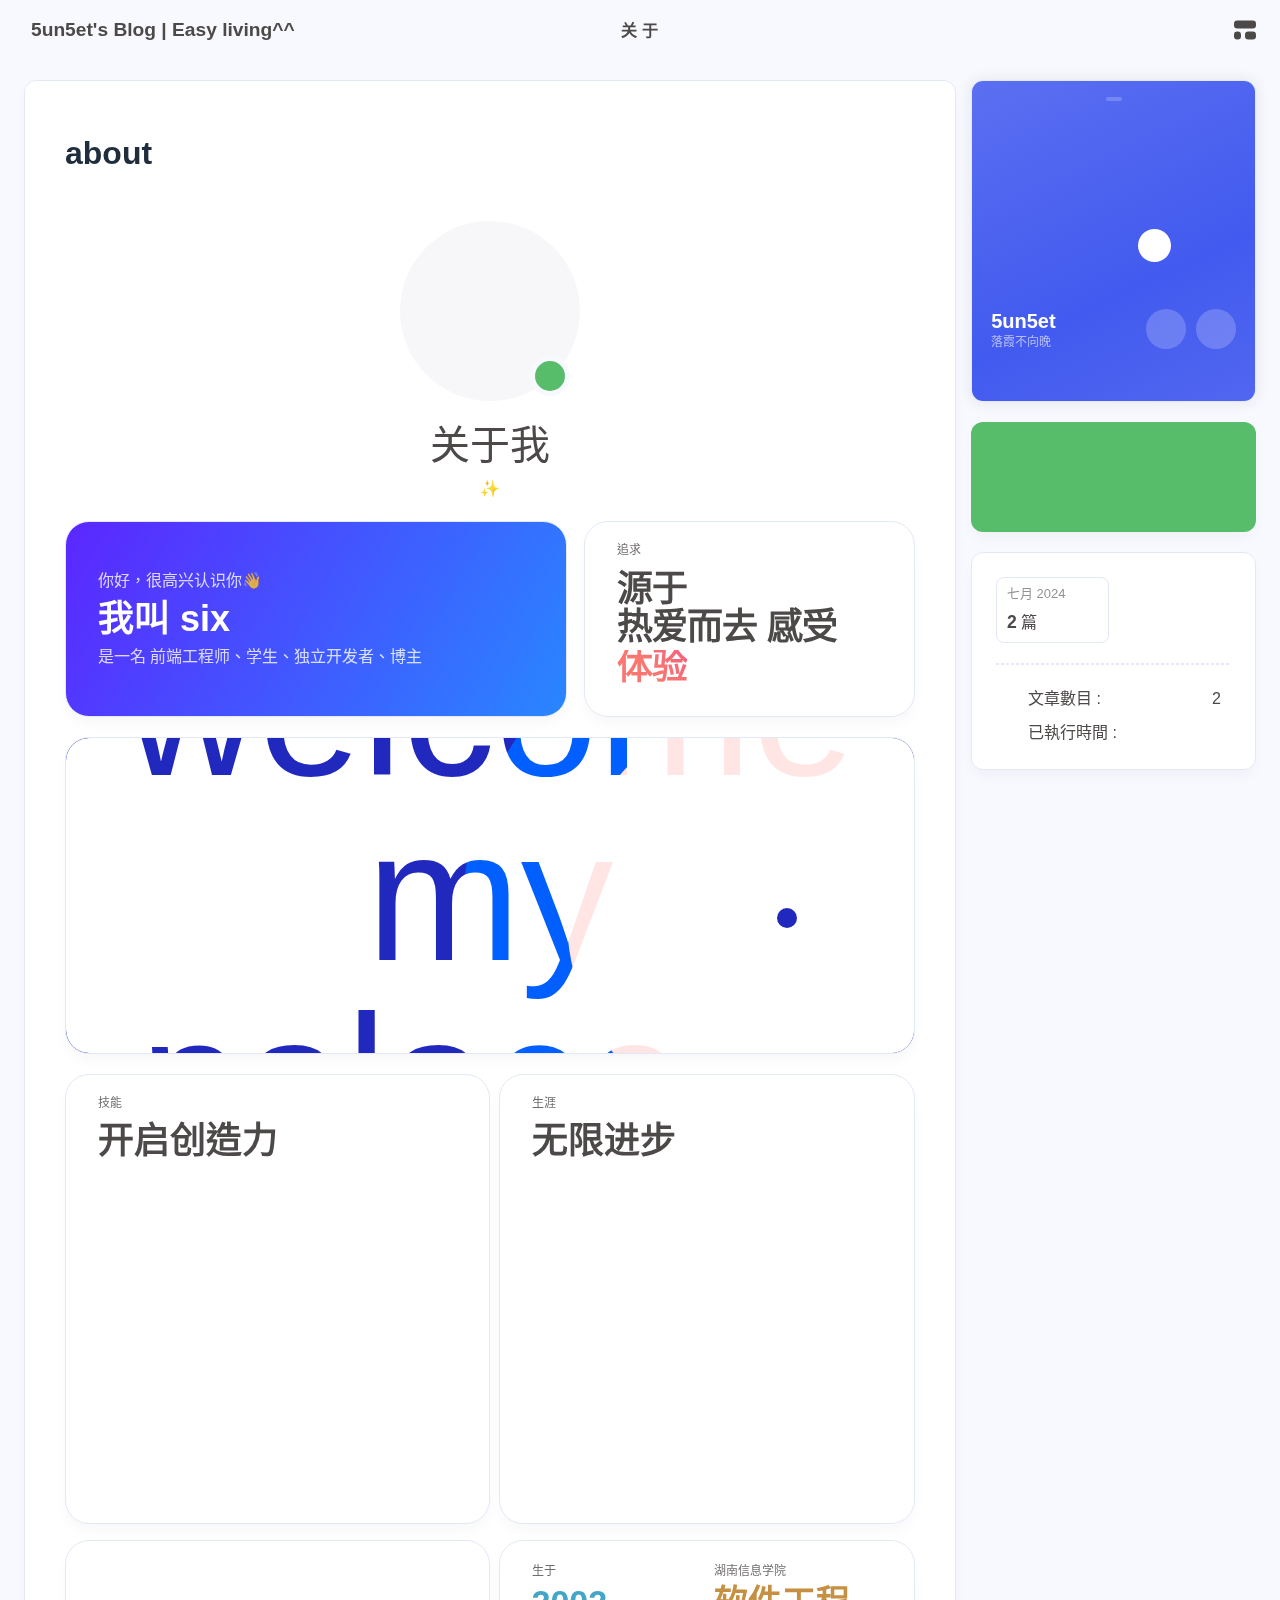
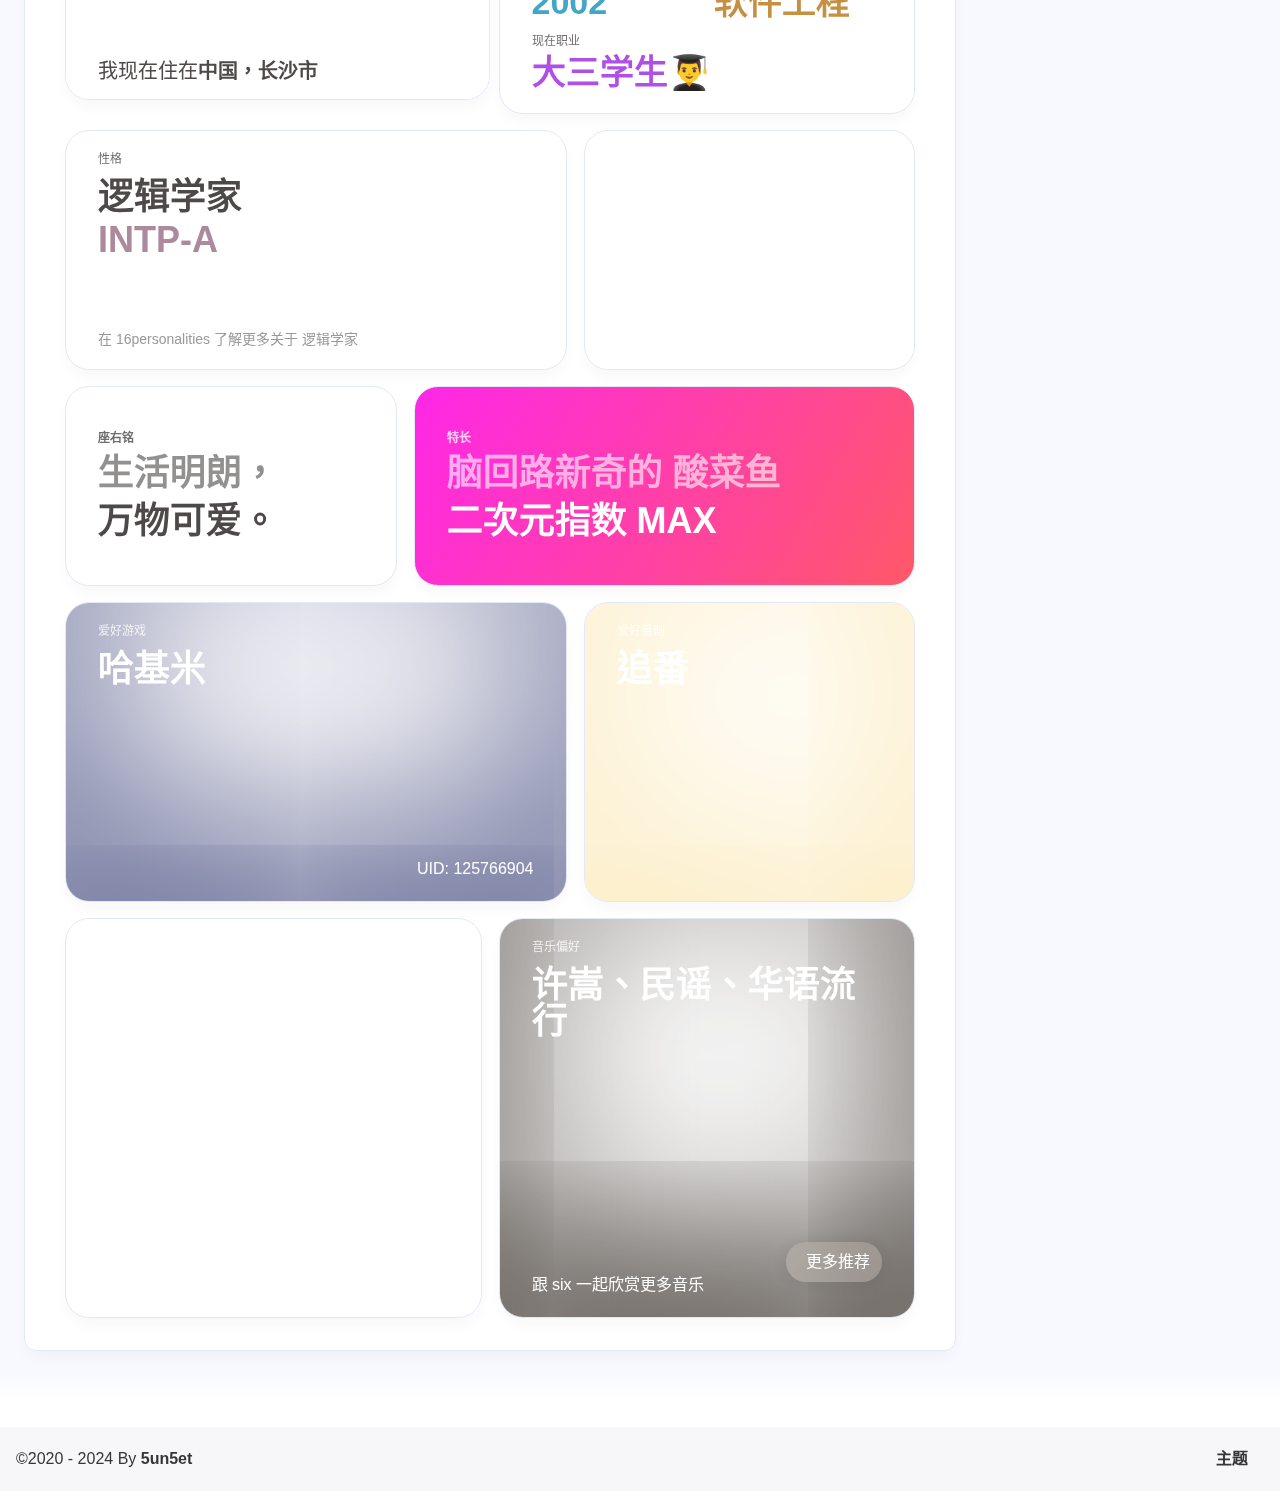
==== about/index.html @ 59f6bbb3 "Site updated: 2024-08-01 11:26:10" ====
<!DOCTYPE html><html lang="zh-TW" data-theme="light"><head><meta charset="UTF-8"><meta http-equiv="X-UA-Compatible" content="IE=edge"><meta name="viewport" content="width=device-width, initial-scale=1.0, user-scalable=no"><title>about | 5un5et's Blog | Easy living^^</title><meta name="author" content="5un5et"><meta name="copyright" content="5un5et"><meta name="format-detection" content="telephone=no"><meta name="theme-color" content="#f7f9fe"><meta name="mobile-web-app-capable" content="yes"><meta name="apple-touch-fullscreen" content="yes"><meta name="apple-mobile-web-app-title" content="about"><meta name="application-name" content="about"><meta name="apple-mobile-web-app-capable" content="yes"><meta name="apple-mobile-web-app-status-bar-style" content="#f7f9fe"><meta property="og:type" content="website"><meta property="og:title" content="about"><meta property="og:url" content="http://example.com/about/index.html"><meta property="og:site_name" content="5un5et's Blog | Easy living^^"><meta property="og:description" content="about"><meta property="og:locale" content="zh-TW"><meta property="og:image" content="https://s1.imagehub.cc/images/2024/07/31/b9777636e70a151e39d58fe8f3f14a3e.th.jpg"><meta property="article:author" content="5un5et"><meta property="article:tag"><meta name="twitter:card" content="summary"><meta name="twitter:image" content="https://s1.imagehub.cc/images/2024/07/31/b9777636e70a151e39d58fe8f3f14a3e.th.jpg"><meta name="description" content="about"><link rel="shortcut icon" href="https://s1.imagehub.cc/images/2024/07/31/b9777636e70a151e39d58fe8f3f14a3e.th.jpg"><link rel="canonical" href="http://example.com/about/"><link rel="preconnect" href="//cdn.cbd.int"/><meta name="google-site-verification" content="xxx"/><meta name="baidu-site-verification" content="code-xxx"/><meta name="msvalidate.01" content="xxx"/><link rel="stylesheet" href="/css/index.css"><link rel="stylesheet" href="https://cdn.cbd.int/@fortawesome/fontawesome-free@6.4.0/css/all.min.css" media="print" onload="this.media='all'"><link rel="stylesheet" href="https://cdn.cbd.int/node-snackbar@0.1.16/dist/snackbar.min.css" media="print" onload="this.media='all'"><link rel="stylesheet" href="https://cdn.cbd.int/@fancyapps/ui@5.0.28/dist/fancybox/fancybox.css" media="print" onload="this.media='all'"><script>const GLOBAL_CONFIG = {
  linkPageTop: undefined,
  peoplecanvas: {"enable":true,"img":"https://upload-bbs.miyoushe.com/upload/2023/09/03/125766904/ee23df8517f3c3e3efc4145658269c06_5714860933110284659.png"},
  postHeadAiDescription: {"enable":true,"gptName":"AnZhiYu","mode":"local","switchBtn":false,"btnLink":"https://afdian.net/item/886a79d4db6711eda42a52540025c377","randomNum":3,"basicWordCount":1000,"key":"xxxx","Referer":"https://xx.xx/"},
  diytitle: {"enable":true,"leaveTitle":"w(ﾟДﾟ)w 不要走！再看看嘛！","backTitle":"♪(^∇^*)欢迎肥来！"},
  LA51: undefined,
  greetingBox: undefined,
  twikooEnvId: '',
  commentBarrageConfig:undefined,
  root: '/',
  preloader: {"source":3},
  friends_vue_info: undefined,
  navMusic: true,
  mainTone: undefined,
  authorStatus: {"skills":null},
  algolia: undefined,
  localSearch: undefined,
  translate: {"defaultEncoding":2,"translateDelay":0,"msgToTraditionalChinese":"繁","msgToSimplifiedChinese":"简","rightMenuMsgToTraditionalChinese":"转为繁体","rightMenuMsgToSimplifiedChinese":"转为简体"},
  noticeOutdate: undefined,
  highlight: {"plugin":"highlight.js","highlightCopy":true,"highlightLang":true,"highlightHeightLimit":330},
  copy: {
    success: '複製成功',
    error: '複製錯誤',
    noSupport: '瀏覽器不支援'
  },
  relativeDate: {
    homepage: false,
    simplehomepage: true,
    post: false
  },
  runtime: '天',
  date_suffix: {
    just: '剛剛',
    min: '分鐘前',
    hour: '小時前',
    day: '天前',
    month: '個月前'
  },
  copyright: {"copy":true,"copyrightEbable":false,"limitCount":50,"languages":{"author":"作者: 5un5et","link":"連結: ","source":"來源: 5un5et's Blog | Easy living^^","info":"著作權歸作者所有。商業轉載請聯絡作者獲得授權，非商業轉載請註明出處。","copySuccess":"複製成功，複製和轉載請標注本文地址"}},
  lightbox: 'fancybox',
  Snackbar: {"chs_to_cht":"你已切換為繁體","cht_to_chs":"你已切換為簡體","day_to_night":"你已切換為深色模式","night_to_day":"你已切換為淺色模式","bgLight":"#425AEF","bgDark":"#1f1f1f","position":"top-center"},
  source: {
    justifiedGallery: {
      js: 'https://cdn.cbd.int/flickr-justified-gallery@2.1.2/dist/fjGallery.min.js',
      css: 'https://cdn.cbd.int/flickr-justified-gallery@2.1.2/dist/fjGallery.css'
    }
  },
  isPhotoFigcaption: false,
  islazyload: true,
  isAnchor: false,
  shortcutKey: undefined,
  autoDarkmode: true
}</script><script id="config-diff">var GLOBAL_CONFIG_SITE = {
  configTitle: '5un5et's Blog | Easy living^^',
  title: 'about',
  postAI: '',
  pageFillDescription: '',
  isPost: false,
  isHome: false,
  isHighlightShrink: false,
  isToc: false,
  postUpdate: '2024-07-31 19:56:34',
  postMainColor: '',
}</script><noscript><style type="text/css">
  #nav {
    opacity: 1
  }
  .justified-gallery img {
    opacity: 1
  }

  #recent-posts time,
  #post-meta time {
    display: inline !important
  }
</style></noscript><script>(win=>{
      win.saveToLocal = {
        set: (key, value, ttl) => {
          if (ttl === 0) return
          const now = Date.now()
          const expiry = now + ttl * 86400000
          const item = {
            value,
            expiry
          }
          localStorage.setItem(key, JSON.stringify(item))
        },
      
        get: key => {
          const itemStr = localStorage.getItem(key)
      
          if (!itemStr) {
            return undefined
          }
          const item = JSON.parse(itemStr)
          const now = Date.now()
      
          if (now > item.expiry) {
            localStorage.removeItem(key)
            return undefined
          }
          return item.value
        }
      }
    
      win.getScript = (url, attr = {}) => new Promise((resolve, reject) => {
        const script = document.createElement('script')
        script.src = url
        script.async = true
        script.onerror = reject
        script.onload = script.onreadystatechange = function() {
          const loadState = this.readyState
          if (loadState && loadState !== 'loaded' && loadState !== 'complete') return
          script.onload = script.onreadystatechange = null
          resolve()
        }

        Object.keys(attr).forEach(key => {
          script.setAttribute(key, attr[key])
        })

        document.head.appendChild(script)
      })
    
      win.getCSS = (url, id = false) => new Promise((resolve, reject) => {
        const link = document.createElement('link')
        link.rel = 'stylesheet'
        link.href = url
        if (id) link.id = id
        link.onerror = reject
        link.onload = link.onreadystatechange = function() {
          const loadState = this.readyState
          if (loadState && loadState !== 'loaded' && loadState !== 'complete') return
          link.onload = link.onreadystatechange = null
          resolve()
        }
        document.head.appendChild(link)
      })
    
      win.activateDarkMode = () => {
        document.documentElement.setAttribute('data-theme', 'dark')
        if (document.querySelector('meta[name="theme-color"]') !== null) {
          document.querySelector('meta[name="theme-color"]').setAttribute('content', '#18171d')
        }
      }
      win.activateLightMode = () => {
        document.documentElement.setAttribute('data-theme', 'light')
        if (document.querySelector('meta[name="theme-color"]') !== null) {
          document.querySelector('meta[name="theme-color"]').setAttribute('content', '#f7f9fe')
        }
      }
      const t = saveToLocal.get('theme')
    
          const isDarkMode = window.matchMedia('(prefers-color-scheme: dark)').matches
          const isLightMode = window.matchMedia('(prefers-color-scheme: light)').matches
          const isNotSpecified = window.matchMedia('(prefers-color-scheme: no-preference)').matches
          const hasNoSupport = !isDarkMode && !isLightMode && !isNotSpecified

          if (t === undefined) {
            if (isLightMode) activateLightMode()
            else if (isDarkMode) activateDarkMode()
            else if (isNotSpecified || hasNoSupport) {
              const now = new Date()
              const hour = now.getHours()
              const isNight = hour <= 6 || hour >= 18
              isNight ? activateDarkMode() : activateLightMode()
            }
            window.matchMedia('(prefers-color-scheme: dark)').addListener(e => {
              if (saveToLocal.get('theme') === undefined) {
                e.matches ? activateDarkMode() : activateLightMode()
              }
            })
          } else if (t === 'light') activateLightMode()
          else activateDarkMode()
        
      const asideStatus = saveToLocal.get('aside-status')
      if (asideStatus !== undefined) {
        if (asideStatus === 'hide') {
          document.documentElement.classList.add('hide-aside')
        } else {
          document.documentElement.classList.remove('hide-aside')
        }
      }
    
      const detectApple = () => {
        if(/iPad|iPhone|iPod|Macintosh/.test(navigator.userAgent)){
          document.documentElement.classList.add('apple')
        }
      }
      detectApple()
    })(window)</script><meta name="generator" content="Hexo 7.3.0"></head><body data-type="anzhiyu"><div id="web_bg"></div><div id="an_music_bg"></div><div id="loading-box" onclick="document.getElementById(&quot;loading-box&quot;).classList.add(&quot;loaded&quot;)"><div class="loading-bg"><img class="loading-img nolazyload" alt="加载头像" src="https://s1.imagehub.cc/images/2024/07/31/b9777636e70a151e39d58fe8f3f14a3e.th.jpg"/><div class="loading-image-dot"></div></div></div><script>const preloader = {
  endLoading: () => {
    document.getElementById('loading-box').classList.add("loaded");
  },
  initLoading: () => {
    document.getElementById('loading-box').classList.remove("loaded")
  }
}
window.addEventListener('load',()=> { preloader.endLoading() })
setTimeout(function(){preloader.endLoading();},10000)

if (true) {
  document.addEventListener('pjax:send', () => { preloader.initLoading() })
  document.addEventListener('pjax:complete', () => { preloader.endLoading() })
}</script><link rel="stylesheet" href="https://cdn.cbd.int/anzhiyu-theme-static@1.1.10/progress_bar/progress_bar.css"/><script async="async" src="https://cdn.cbd.int/pace-js@1.2.4/pace.min.js" data-pace-options="{ &quot;restartOnRequestAfter&quot;:false,&quot;eventLag&quot;:false}"></script><div class="page" id="body-wrap"><header class="not-top-img" id="page-header"><nav id="nav"><div id="nav-group"><span id="blog_name"><a id="site-name" href="/" accesskey="h"><div class="title">5un5et's Blog | Easy living^^</div><i class="anzhiyufont anzhiyu-icon-house-chimney"></i></a></span><div class="mask-name-container"><div id="name-container"><a id="page-name" href="javascript:anzhiyu.scrollToDest(0, 500)">PAGE_NAME</a></div></div><div id="menus"><div class="menus_items"><div class="menus_item"><a class="site-page" href="javascript:void(0);"><span> 关于</span></a><ul class="menus_item_child"><li><a class="site-page child faa-parent animated-hover" href="/about/"><i class="anzhiyufont anzhiyu-icon-paper-plane faa-tada" style="font-size: 0.9em;"></i><span> 关于本人</span></a></li></ul></div></div></div><div id="nav-right"><div class="nav-button" id="randomPost_button"><a class="site-page" onclick="toRandomPost()" title="随机前往一个文章" href="javascript:void(0);"><i class="anzhiyufont anzhiyu-icon-dice"></i></a></div><input id="center-console" type="checkbox"/><label class="widget" for="center-console" title="中控台" onclick="anzhiyu.switchConsole();"><i class="left"></i><i class="widget center"></i><i class="widget right"></i></label><div id="console"><div class="console-card-group-reward"><ul class="reward-all console-card"><li class="reward-item"><a href="https://npm.elemecdn.com/anzhiyu-blog@1.1.6/img/post/common/qrcode-weichat.png" target="_blank"><img class="post-qr-code-img" alt="微信" src= "[data-uri]" onerror="this.onerror=null,this.src=&quot;/img/404.jpg&quot;" data-lazy-src="https://npm.elemecdn.com/anzhiyu-blog@1.1.6/img/post/common/qrcode-weichat.png"/></a><div class="post-qr-code-desc">微信</div></li><li class="reward-item"><a href="https://npm.elemecdn.com/anzhiyu-blog@1.1.6/img/post/common/qrcode-alipay.png" target="_blank"><img class="post-qr-code-img" alt="支付宝" src= "[data-uri]" onerror="this.onerror=null,this.src=&quot;/img/404.jpg&quot;" data-lazy-src="https://npm.elemecdn.com/anzhiyu-blog@1.1.6/img/post/common/qrcode-alipay.png"/></a><div class="post-qr-code-desc">支付宝</div></li></ul></div><div class="console-card-group"><div class="console-card-group-left"><div class="console-card" id="card-newest-comments"><div class="card-content"><div class="author-content-item-tips">互动</div><span class="author-content-item-title"> 最新評論</span></div><div class="aside-list"><span>正在載入中...</span></div></div></div><div class="console-card-group-right"><div class="console-card tags"><div class="card-content"><div class="author-content-item-tips">兴趣点</div><span class="author-content-item-title">寻找你感兴趣的领域</span></div></div><div class="console-card history"><div class="item-headline"><i class="anzhiyufont anzhiyu-icon-box-archiv"></i><span>文章</span></div><div class="card-archives"><div class="item-headline"><i class="anzhiyufont anzhiyu-icon-archive"></i><span>歸檔</span></div><ul class="card-archive-list"><li class="card-archive-list-item"><a class="card-archive-list-link" href="/archives/2024/07/"><span class="card-archive-list-date">七月 2024</span><div class="card-archive-list-count-group"><span class="card-archive-list-count">2</span><span>篇</span></div></a></li></ul></div><hr/></div></div></div><div class="button-group"><div class="console-btn-item"><a class="darkmode_switchbutton" title="显示模式切换" href="javascript:void(0);"><i class="anzhiyufont anzhiyu-icon-moon"></i></a></div><div class="console-btn-item" id="consoleHideAside" onclick="anzhiyu.hideAsideBtn()" title="边栏显示控制"><a class="asideSwitch"><i class="anzhiyufont anzhiyu-icon-arrows-left-right"></i></a></div><div class="console-btn-item" id="consoleMusic" onclick="anzhiyu.musicToggle()" title="音乐开关"><a class="music-switch"><i class="anzhiyufont anzhiyu-icon-music"></i></a></div></div><div class="console-mask" onclick="anzhiyu.hideConsole()" href="javascript:void(0);"></div></div><div class="nav-button" id="nav-totop"><a class="totopbtn" href="javascript:void(0);"><i class="anzhiyufont anzhiyu-icon-arrow-up"></i><span id="percent" onclick="anzhiyu.scrollToDest(0,500)">0</span></a></div><div id="toggle-menu"><a class="site-page" href="javascript:void(0);" title="切换"><i class="anzhiyufont anzhiyu-icon-bars"></i></a></div></div></div></nav></header><main id="blog-container"><div class="layout" id="content-inner"><div id="page"><h1 class="page-title">about</h1><div id="about-page"><div class="author-box"><div class="author-img"><img class="no-lightbox" src= "[data-uri]" onerror="this.onerror=null,this.src=&quot;/img/404.jpg&quot;" data-lazy-src="https://s1.imagehub.cc/images/2024/07/31/b9777636e70a151e39d58fe8f3f14a3e.th.jpg" onerror="this.onerror=null;this.src='/img/friend_404.gif'" alt="avatar"></div></div><p class="p center logo large">关于我</p><p class="p center small">✨</p><div class="author-content"><div class="author-content-item myInfoAndSayHello"><div class="title1">你好，很高兴认识你👋</div><div class="title2">我叫 <span class="inline-word">six</span></div><div class="title1">是一名 前端工程师、学生、独立开发者、博主</div></div><div class="aboutsiteTips author-content-item"><div class="author-content-item-tips">追求</div><h2>源于<br>热爱而去 感受<div class="mask"><span class="first-tips">学习</span><span>生活</span><span data-up>程序</span> <span data-show>体验</span></div></h2></div></div><div class="hello-about"><div class="cursor" style="translate:none;rotate:none;scale:none;transform:translate(721px,180px)"></div><div class="shapes"><div class="shape shape-1" style="translate:none;rotate:none;scale:none;transform:translate(721px,180px)"></div><div class="shape shape-2" style="translate:none;rotate:none;scale:none;transform:translate(721px,180px)"></div><div class="shape shape-3" style="translate:none;rotate:none;scale:none;transform:translate(721px,180px)"></div></div><div class="content"><h1>welcome my palace...</h1></div></div><div class="author-content"><div class="author-content-item skills"><div class="card-content"><div class="author-content-item-tips">技能</div><span class="author-content-item-title">开启创造力</span><div class="skills-style-group"></div></div></div><div class="author-content-item careers"><div class="card-content"><div class="author-content-item-tips">生涯</div><span class="author-content-item-title">无限进步</span><div class="careers-group"><div class="careers-none"></div></div><img class="author-content-img no-lightbox" alt="生涯" src= "[data-uri]" onerror="this.onerror=null,this.src=&quot;/img/404.jpg&quot;" data-lazy-src="https://bu.dusays.com/2023/04/21/644287166329b.png" onerror="this.onerror=null;this.src='/img/friend_404.gif'"></div></div></div><div class="author-content"><div class="author-content-item-group column mapAndInfo"><style>.author-content-item.map {
  background-image: url(https://bu.dusays.com/2023/07/05/64a4c61cb20ef.jpg);
}
[data-theme='dark'] .author-content-item.map {
  background-image: url(https://bu.dusays.com/2023/07/05/64a4c63495ac5.jpg);
}</style><div class="author-content-item map single"><span class="map-title">我现在住在<b>中国，长沙市</b></span></div><div class="author-content-item selfInfo single"><div><span class="selfInfo-title">生于</span> <span class="selfInfo-content" id="selfInfo-content-year" style="color:#43a6c6">2002</span></div><div><span class="selfInfo-title">湖南信息学院</span> <span class="selfInfo-content" style="color:#c69043">软件工程</span></div><div><span class="selfInfo-title">现在职业</span> <span class="selfInfo-content" style="color:#b04fe6">大三学生👨‍🎓</span></div></div></div></div><div class="author-content"><div class="author-content-item personalities"><div class="author-content-item-tips">性格</div><span class="author-content-item-title">逻辑学家</span><div class="title2" style="color:#ac899c">INTP-A</div><div class="post-tips">在 <a href="https://www.16personalities.com/" target="_blank" rel="noopener nofollow">16personalities</a> 了解更多关于 <a target="_blank" rel="noopener external nofollow" href="https://www.16personalities.com/ch/intp-%E4%BA%BA%E6%A0%BC">逻辑学家</a></div><div class="image"><img class="no-lightbox" src= "[data-uri]" onerror="this.onerror=null,this.src=&quot;/img/404.jpg&quot;" data-lazy-src="https://npm.elemecdn.com/anzhiyu-blog@2.0.8/img/svg/ESFJ-A.svg" alt="人格"></div></div><div class="author-content-item myphoto"><img class="author-content-img no-lightbox" alt="自拍" src= "[data-uri]" onerror="this.onerror=null,this.src=&quot;/img/404.jpg&quot;" data-lazy-src="https://bu.dusays.com/2023/07/05/64a4c63495ac5.jpg"></div></div><div class="author-content"><div class="author-content-item maxim"><div class="author-content-item-tips">座右铭</div><span class="maxim-title"><span style="opacity:.6;margin-bottom:8px">生活明朗，</span> <span>万物可爱。</span></span></div><div class="author-content-item buff"><div class="card-content"></div><div class="author-content-item-tips">特长</div><span class="buff-title"><span style="opacity:.6;margin-bottom:8px">脑回路新奇的 酸菜鱼</span> <span>二次元指数 MAX</span></span><div class="card-background-icon"><i class="anzhiyufont anzhiyu-icon-dice-d20"></i></div></div></div><div class="author-content"><div class="author-content-item game-yuanshen" style="background: url(https://bu.dusays.com/2023/04/22/64433bf26e25d.webp) top / cover no-repeat;"><div class="card-content"><div class="author-content-item-tips">爱好游戏</div><span class="author-content-item-title">哈基米</span><div class="content-bottom"><div class="icon-group"><div class="loading-bar" role="presentation" aria-hidden="true" style="display: none"></div></div><div class="tips game-yuanshen-uid">UID: 125766904</div></div></div></div><div class="author-content-item comic-content"><div class="card-content"><div class="author-content-item-tips">爱好番剧</div><div class="author-content-item-title">追番</div><div class="comic-box"><a class="comic-item" href="https://www.bilibili.com/bangumi/media/md5267750/?spm_id_from=666.25.b_6d656469615f6d6f64756c65.1" target="_blank" title="约定的梦幻岛"><div class="comic-item-cover"><img src= "[data-uri]" onerror="this.onerror=null,this.src=&quot;/img/404.jpg&quot;" data-lazy-src="https://bu.dusays.com/2023/05/27/647166c44b414.webp" alt="约定的梦幻岛"></div></a><a class="comic-item" href="https://www.bilibili.com/bangumi/media/md28229899/?spm_id_from=666.25.b_6d656469615f6d6f64756c65.1" target="_blank" title="咒术回战"><div class="comic-item-cover"><img src= "[data-uri]" onerror="this.onerror=null,this.src=&quot;/img/404.jpg&quot;" data-lazy-src="https://bu.dusays.com/2023/05/24/646db4398832e.webp" alt="咒术回战"></div></a><a class="comic-item" href="https://www.bilibili.com/bangumi/media/md8892/?spm_id_from=666.25.b_6d656469615f6d6f64756c65.1" target="_blank" title="紫罗兰永恒花园"><div class="comic-item-cover"><img src= "[data-uri]" onerror="this.onerror=null,this.src=&quot;/img/404.jpg&quot;" data-lazy-src="https://bu.dusays.com/2023/05/24/646db43983d99.webp" alt="紫罗兰永恒花园"></div></a><a class="comic-item" href="https://www.bilibili.com/bangumi/media/md22718131/?spm_id_from=666.25.b_6d656469615f6d6f64756c65.1" target="_blank" title="鬼灭之刃"><div class="comic-item-cover"><img src= "[data-uri]" onerror="this.onerror=null,this.src=&quot;/img/404.jpg&quot;" data-lazy-src="https://bu.dusays.com/2023/05/24/646db439856a0.webp" alt="鬼灭之刃"></div></a><a class="comic-item" href="https://www.bilibili.com/bangumi/media/md135652/?spm_id_from=666.25.b_6d656469615f6d6f64756c65.1" target="_blank" title="JOJO的奇妙冒险 黄金之风"><div class="comic-item-cover"><img src= "[data-uri]" onerror="this.onerror=null,this.src=&quot;/img/404.jpg&quot;" data-lazy-src="https://bu.dusays.com/2023/05/30/64760e38d651a.webp" alt="JOJO的奇妙冒险 黄金之风"></div></a></div></div></div></div><div class="author-content"><div class="author-content-item like-technology" style="background: url(https://bu.dusays.com/2022/12/06/638f5f05ce1f7.jpg) top / cover no-repeat;"><div class="card-content"><div class="author-content-item-tips">关注偏好</div><span class="author-content-item-title">数码科技</span><div class="content-bottom"><div class="tips">手机、电脑软硬件</div></div></div></div><div class="author-content-item like-music" style="background: url(https://p2.music.126.net/Mrg1i7DwcwjWBvQPIMt_Mg==/79164837213438.jpg) top / cover no-repeat;"><div class="card-content"><div class="author-content-item-tips">音乐偏好</div><span class="author-content-item-title">许嵩、民谣、华语流行</span><div class="content-bottom"><div class="tips">跟 six 一起欣赏更多音乐</div></div><div class="banner-button-group"><a class="banner-button" onclick="pjax.loadUrl(&quot;/music&quot;)"><i class="anzhiyufont anzhiyu-icon-arrow-circle-right"></i> <span class="banner-button-text">更多推荐</span></a></div></div></div></div></div><script src="https://cdn.cbd.int/anzhiyu-theme-static@1.0.0/countup/countup.js"></script><script defer>function initAboutPage() {
  fetch("https://v6-widget.51.la/v6//quote.js")
    .then(res => res.text())
    .then(data => {
      let title = ["最近活跃", "今日人数", "今日访问", "昨日人数", "昨日访问", "本月访问", "总访问量"];
      let num = data.match(/(<\/span><span>).*?(\/span><\/p>)/g);

      num = num.map(el => {
        let val = el.replace(/(<\/span><span>)/g, "");
        let str = val.replace(/(<\/span><\/p>)/g, "");
        return str;
      });

      let statisticEl = document.getElementById("statistic");

      // 自定义不显示哪个或者显示哪个，如下为不显示 最近活跃访客 和 总访问量
      let statistic = [];
      for (let i = 0; i < num.length; i++) {
        if (!statisticEl) return;
        if (i == 0) continue;
        statisticEl.innerHTML +=
          "<div><span>" + title[i] + "</span><span id=" + title[i] + ">" + num[i] + "</span></div>";
        queueMicrotask(() => {
          statistic.push(
            new CountUp(title[i], 0, num[i], 0, 2, {
              useEasing: true,
              useGrouping: true,
              separator: ",",
              decimal: ".",
              prefix: "",
              suffix: "",
            })
          );
        });
      }

      let statisticElement = document.querySelector(".about-statistic.author-content-item");
      function statisticUP() {
        if (!statisticElement) return;

        const callback = (entries, observer) => {
          entries.forEach(entry => {
            if (entry.isIntersecting) {
              for (let i = 0; i < num.length; i++) {
                if (i == 0) continue;
                queueMicrotask(() => {
                  statistic[i - 1].start();
                });
              }
              observer.disconnect(); // 停止观察元素，因为不再需要触发此回调
            }
          });
        };

        const options = {
          root: null,
          rootMargin: "0px",
          threshold: 0
        };
        const observer = new IntersectionObserver(callback, options);
        observer.observe(statisticElement);
      }

      const selfInfoContentYear = new CountUp("selfInfo-content-year", 0, 2002, 0, 2, {
        useEasing: true,
        useGrouping: false,
        separator: ",",
        decimal: ".",
        prefix: "",
        suffix: "",
      });

      let selfInfoContentYearElement = document.querySelector(".author-content-item.selfInfo.single");
      function selfInfoContentYearUp() {
        if (!selfInfoContentYearElement) return;

        const callback = (entries, observer) => {
          entries.forEach(entry => {
            if (entry.isIntersecting) {
              selfInfoContentYear.start();
              observer.disconnect(); // 停止观察元素，因为不再需要触发此回调
            }
          });
        };

        const options = {
          root: null,
          rootMargin: "0px",
          threshold: 0
        };
        const observer = new IntersectionObserver(callback, options);
        observer.observe(selfInfoContentYearElement);
      }

      selfInfoContentYearUp();
      statisticUP()
    });

  var pursuitInterval = null;
  pursuitInterval = setInterval(function () {
    const show = document.querySelector("span[data-show]");
    const next = show.nextElementSibling || document.querySelector(".first-tips");
    const up = document.querySelector("span[data-up]");

    if (up) {
      up.removeAttribute("data-up");
    }

    show.removeAttribute("data-show");
    show.setAttribute("data-up", "");

    next.setAttribute("data-show", "");
  }, 2000);

  document.addEventListener("pjax:send", function () {
    pursuitInterval && clearInterval(pursuitInterval);
  });

  var helloAboutEl = document.querySelector(".hello-about");
  helloAboutEl.addEventListener("mousemove", evt => {
    const mouseX = evt.offsetX;
    const mouseY = evt.offsetY;
    gsap.set(".cursor", {
      x: mouseX,
      y: mouseY,
    });

    gsap.to(".shape", {
      x: mouseX,
      y: mouseY,
      stagger: -0.1,
    });
  });
}
if (typeof gsap === "object") {
  initAboutPage()
} else {
  getScript("https://cdn.cbd.int/anzhiyu-theme-static@1.0.0/gsap/gsap.min.js").then(initAboutPage);
}</script></div><div class="aside-content" id="aside-content"><div class="card-widget card-info"><div class="card-content"><div class="author-info__sayhi" id="author-info__sayhi" onclick="anzhiyu.changeSayHelloText()"></div><div class="author-info-avatar"><img class="avatar-img" src= "[data-uri]" onerror="this.onerror=null,this.src=&quot;/img/404.jpg&quot;" data-lazy-src="https://s1.imagehub.cc/images/2024/07/31/b9777636e70a151e39d58fe8f3f14a3e.th.jpg" onerror="this.onerror=null;this.src='/img/friend_404.gif'" alt="avatar"/><div class="author-status"><img class="g-status" src= "[data-uri]" onerror="this.onerror=null,this.src=&quot;/img/404.jpg&quot;" data-lazy-src="https://bu.dusays.com/2023/08/24/64e6ce9c507bb.png" alt="status"/></div></div><div class="author-info__description"></div><div class="author-info__bottom-group"><a class="author-info__bottom-group-left" href="/"><h1 class="author-info__name">5un5et</h1><div class="author-info__desc">落霞不向晚</div></a><div class="card-info-social-icons is-center"><a class="social-icon faa-parent animated-hover" href="https://github.com/3unSet" target="_blank" title="Github"><i class="anzhiyufont anzhiyu-icon-github"></i></a><a class="social-icon faa-parent animated-hover" href="https://space.bilibili.com/108437678" target="_blank" title="BiliBili"><i class="anzhiyufont anzhiyu-icon-bilibili"></i></a></div></div></div></div><div class="card-widget anzhiyu-right-widget" id="card-wechat" onclick="null"><div id="flip-wrapper"><div id="flip-content"><div class="face" style="background: url(https://bu.dusays.com/2023/01/13/63c02edf44033.png) center center / 100% no-repeat"></div><div class="back face" style="background: url(https://bu.dusays.com/2023/05/13/645fa415e8694.png) center center / 100% no-repeat"></div></div></div></div><div class="sticky_layout"><div class="card-widget"><div class="card-archives"><div class="item-headline"><i class="anzhiyufont anzhiyu-icon-archive"></i><span>歸檔</span></div><ul class="card-archive-list"><li class="card-archive-list-item"><a class="card-archive-list-link" href="/archives/2024/07/"><span class="card-archive-list-date">七月 2024</span><div class="card-archive-list-count-group"><span class="card-archive-list-count">2</span><span>篇</span></div></a></li></ul></div><hr/><div class="card-webinfo"><div class="item-headline"><i class="anzhiyufont anzhiyu-icon-chart-line"></i><span>網站資訊</span></div><div class="webinfo"><div class="webinfo-item"><div class="webinfo-item-title"><i class="anzhiyufont anzhiyu-icon-file-lines"></i><div class="item-name">文章數目 :</div></div><div class="item-count">2</div></div><div class="webinfo-item"><div class="webinfo-item-title"><i class="anzhiyufont anzhiyu-icon-stopwatch"></i><div class="item-name">已執行時間 :</div></div><div class="item-count" id="runtimeshow" data-publishDate="2021-03-31T16:00:00.000Z"><i class="anzhiyufont anzhiyu-icon-spinner anzhiyu-spin"></i></div></div></div></div></div></div></div></div></main><footer id="footer"><div id="footer-wrap"></div><div id="footer-bar"><div class="footer-bar-links"><div class="footer-bar-left"><div id="footer-bar-tips"><div class="copyright">&copy;2020 - 2024 By <a class="footer-bar-link" href="/" title="5un5et" target="_blank">5un5et</a></div></div><div id="footer-type-tips"></div></div><div class="footer-bar-right"><a class="footer-bar-link" target="_blank" rel="noopener" href="https://github.com/anzhiyu-c/hexo-theme-anzhiyu" title="主题">主题</a></div></div></div></footer></div><div id="sidebar"><div id="menu-mask"></div><div id="sidebar-menus"><div class="sidebar-site-data site-data is-center"><a href="/archives/" title="archive"><div class="headline">文章</div><div class="length-num">2</div></a><a href="/tags/" title="tag"><div class="headline">標籤</div><div class="length-num">0</div></a><a href="/categories/" title="category"><div class="headline">分類</div><div class="length-num">0</div></a></div><span class="sidebar-menu-item-title">功能</span><div class="sidebar-menu-item"><a class="darkmode_switchbutton menu-child" href="javascript:void(0);" title="顯示模式"><i class="anzhiyufont anzhiyu-icon-circle-half-stroke"></i><span>顯示模式</span></a></div><div class="back-menu-list-groups"><div class="back-menu-list-group"><div class="back-menu-list-title">网页</div><div class="back-menu-list"><a class="back-menu-item" target="_blank" rel="noopener" href="https://blog.anheyu.com/" title="博客"><img class="back-menu-item-icon" src= "[data-uri]" onerror="this.onerror=null,this.src=&quot;/img/404.jpg&quot;" data-lazy-src="/img/favicon.ico" alt="博客"/><span class="back-menu-item-text">博客</span></a></div></div><div class="back-menu-list-group"><div class="back-menu-list-title">项目</div><div class="back-menu-list"><a class="back-menu-item" target="_blank" rel="noopener" href="https://image.anheyu.com/" title="安知鱼图床"><img class="back-menu-item-icon" src= "[data-uri]" onerror="this.onerror=null,this.src=&quot;/img/404.jpg&quot;" data-lazy-src="https://image.anheyu.com/favicon.ico" alt="安知鱼图床"/><span class="back-menu-item-text">安知鱼图床</span></a></div></div></div><div class="menus_items"><div class="menus_item"><a class="site-page" href="javascript:void(0);"><span> 关于</span></a><ul class="menus_item_child"><li><a class="site-page child faa-parent animated-hover" href="/about/"><i class="anzhiyufont anzhiyu-icon-paper-plane faa-tada" style="font-size: 0.9em;"></i><span> 关于本人</span></a></li></ul></div></div><span class="sidebar-menu-item-title">标签</span></div></div><div id="rightside"><div id="rightside-config-hide"><button id="translateLink" type="button" title="簡繁轉換">繁</button><button id="darkmode" type="button" title="淺色和深色模式轉換"><i class="anzhiyufont anzhiyu-icon-circle-half-stroke"></i></button><button id="hide-aside-btn" type="button" title="單欄和雙欄切換"><i class="anzhiyufont anzhiyu-icon-arrows-left-right"></i></button></div><div id="rightside-config-show"><button id="rightside-config" type="button" title="設定"><i class="anzhiyufont anzhiyu-icon-gear"></i></button><button id="go-up" type="button" title="回到頂部"><i class="anzhiyufont anzhiyu-icon-arrow-up"></i></button></div></div><div id="nav-music"><a id="nav-music-hoverTips" onclick="anzhiyu.musicToggle()" accesskey="m">播放音乐</a><div id="console-music-bg"></div><meting-js id="8152976493" server="netease" type="playlist" mutex="true" preload="none" theme="var(--anzhiyu-main)" data-lrctype="0" order="random" volume="0.7"></meting-js></div><div id="rightMenu"><div class="rightMenu-group rightMenu-small"><div class="rightMenu-item" id="menu-backward"><i class="anzhiyufont anzhiyu-icon-arrow-left"></i></div><div class="rightMenu-item" id="menu-forward"><i class="anzhiyufont anzhiyu-icon-arrow-right"></i></div><div class="rightMenu-item" id="menu-refresh"><i class="anzhiyufont anzhiyu-icon-arrow-rotate-right" style="font-size: 1rem;"></i></div><div class="rightMenu-item" id="menu-top"><i class="anzhiyufont anzhiyu-icon-arrow-up"></i></div></div><div class="rightMenu-group rightMenu-line rightMenuPlugin"><div class="rightMenu-item" id="menu-copytext"><i class="anzhiyufont anzhiyu-icon-copy"></i><span>复制选中文本</span></div><div class="rightMenu-item" id="menu-pastetext"><i class="anzhiyufont anzhiyu-icon-paste"></i><span>粘贴文本</span></div><a class="rightMenu-item" id="menu-commenttext"><i class="anzhiyufont anzhiyu-icon-comment-medical"></i><span>引用到评论</span></a><div class="rightMenu-item" id="menu-newwindow"><i class="anzhiyufont anzhiyu-icon-window-restore"></i><span>新窗口打开</span></div><div class="rightMenu-item" id="menu-copylink"><i class="anzhiyufont anzhiyu-icon-link"></i><span>复制链接地址</span></div><div class="rightMenu-item" id="menu-copyimg"><i class="anzhiyufont anzhiyu-icon-images"></i><span>复制此图片</span></div><div class="rightMenu-item" id="menu-downloadimg"><i class="anzhiyufont anzhiyu-icon-download"></i><span>下载此图片</span></div><div class="rightMenu-item" id="menu-newwindowimg"><i class="anzhiyufont anzhiyu-icon-window-restore"></i><span>新窗口打开图片</span></div><div class="rightMenu-item" id="menu-search"><i class="anzhiyufont anzhiyu-icon-magnifying-glass"></i><span>站内搜索</span></div><div class="rightMenu-item" id="menu-searchBaidu"><i class="anzhiyufont anzhiyu-icon-magnifying-glass"></i><span>百度搜索</span></div><div class="rightMenu-item" id="menu-music-toggle"><i class="anzhiyufont anzhiyu-icon-play"></i><span>播放音乐</span></div><div class="rightMenu-item" id="menu-music-back"><i class="anzhiyufont anzhiyu-icon-backward"></i><span>切换到上一首</span></div><div class="rightMenu-item" id="menu-music-forward"><i class="anzhiyufont anzhiyu-icon-forward"></i><span>切换到下一首</span></div><div class="rightMenu-item" id="menu-music-playlist" onclick="window.open(&quot;https://y.qq.com/n/ryqq/playlist/8802438608&quot;, &quot;_blank&quot;);" style="display: none;"><i class="anzhiyufont anzhiyu-icon-radio"></i><span>查看所有歌曲</span></div><div class="rightMenu-item" id="menu-music-copyMusicName"><i class="anzhiyufont anzhiyu-icon-copy"></i><span>复制歌名</span></div></div><div class="rightMenu-group rightMenu-line rightMenuOther"><a class="rightMenu-item menu-link" id="menu-randomPost"><i class="anzhiyufont anzhiyu-icon-shuffle"></i><span>随便逛逛</span></a><a class="rightMenu-item menu-link" href="/categories/"><i class="anzhiyufont anzhiyu-icon-cube"></i><span>博客分类</span></a><a class="rightMenu-item menu-link" href="/tags/"><i class="anzhiyufont anzhiyu-icon-tags"></i><span>文章标签</span></a></div><div class="rightMenu-group rightMenu-line rightMenuOther"><a class="rightMenu-item" id="menu-copy" href="javascript:void(0);"><i class="anzhiyufont anzhiyu-icon-copy"></i><span>复制地址</span></a><a class="rightMenu-item" id="menu-commentBarrage" href="javascript:void(0);"><i class="anzhiyufont anzhiyu-icon-message"></i><span class="menu-commentBarrage-text">关闭热评</span></a><a class="rightMenu-item" id="menu-darkmode" href="javascript:void(0);"><i class="anzhiyufont anzhiyu-icon-circle-half-stroke"></i><span class="menu-darkmode-text">深色模式</span></a><a class="rightMenu-item" id="menu-translate" href="javascript:void(0);"><i class="anzhiyufont anzhiyu-icon-language"></i><span>轉為繁體</span></a></div></div><div id="rightmenu-mask"></div><div><script src="/js/utils.js"></script><script src="/js/main.js"></script><script src="/js/tw_cn.js"></script><script src="https://cdn.cbd.int/@fancyapps/ui@5.0.28/dist/fancybox/fancybox.umd.js"></script><script src="https://cdn.cbd.int/instant.page@5.2.0/instantpage.js" type="module"></script><script src="https://cdn.cbd.int/vanilla-lazyload@17.8.5/dist/lazyload.iife.min.js"></script><script src="https://cdn.cbd.int/node-snackbar@0.1.16/dist/snackbar.min.js"></script><canvas id="universe"></canvas><script async src="https://npm.elemecdn.com/anzhiyu-theme-static@1.0.0/dark/dark.js"></script><script>// 消除控制台打印
var HoldLog = console.log;
console.log = function () {};
let now1 = new Date();
queueMicrotask(() => {
  const Log = function () {
    HoldLog.apply(console, arguments);
  }; //在恢复前输出日志
  const grt = new Date("04/01/2021 00:00:00"); //此处修改你的建站时间或者网站上线时间
  now1.setTime(now1.getTime() + 250);
  const days = (now1 - grt) / 1000 / 60 / 60 / 24;
  const dnum = Math.floor(days);
  const ascll = [
    `欢迎使用安知鱼!`,
    `生活明朗, 万物可爱`,
    `
        
       █████╗ ███╗   ██╗███████╗██╗  ██╗██╗██╗   ██╗██╗   ██╗
      ██╔══██╗████╗  ██║╚══███╔╝██║  ██║██║╚██╗ ██╔╝██║   ██║
      ███████║██╔██╗ ██║  ███╔╝ ███████║██║ ╚████╔╝ ██║   ██║
      ██╔══██║██║╚██╗██║ ███╔╝  ██╔══██║██║  ╚██╔╝  ██║   ██║
      ██║  ██║██║ ╚████║███████╗██║  ██║██║   ██║   ╚██████╔╝
      ╚═╝  ╚═╝╚═╝  ╚═══╝╚══════╝╚═╝  ╚═╝╚═╝   ╚═╝    ╚═════╝
        
        `,
    "已上线",
    dnum,
    "天",
    "©2020 By 安知鱼 V1.6.12",
  ];
  const ascll2 = [`NCC2-036`, `调用前置摄像头拍照成功，识别为【小笨蛋】.`, `Photo captured: `, `🤪`];

  setTimeout(
    Log.bind(
      console,
      `\n%c${ascll[0]} %c ${ascll[1]} %c ${ascll[2]} %c${ascll[3]}%c ${ascll[4]}%c ${ascll[5]}\n\n%c ${ascll[6]}\n`,
      "color:#425AEF",
      "",
      "color:#425AEF",
      "color:#425AEF",
      "",
      "color:#425AEF",
      ""
    )
  );
  setTimeout(
    Log.bind(
      console,
      `%c ${ascll2[0]} %c ${ascll2[1]} %c \n${ascll2[2]} %c\n${ascll2[3]}\n`,
      "color:white; background-color:#4fd953",
      "",
      "",
      'background:url("https://npm.elemecdn.com/anzhiyu-blog@1.1.6/img/post/common/tinggge.gif") no-repeat;font-size:450%'
    )
  );

  setTimeout(Log.bind(console, "%c WELCOME %c 你好，小笨蛋.", "color:white; background-color:#4f90d9", ""));

  setTimeout(
    console.warn.bind(
      console,
      "%c ⚡ Powered by 安知鱼 %c 你正在访问 5un5et 的博客.",
      "color:white; background-color:#f0ad4e",
      ""
    )
  );

  setTimeout(Log.bind(console, "%c W23-12 %c 你已打开控制台.", "color:white; background-color:#4f90d9", ""));

  setTimeout(
    console.warn.bind(console, "%c S013-782 %c 你现在正处于监控中.", "color:white; background-color:#d9534f", "")
  );
});</script><script async src="/anzhiyu/random.js"></script><div class="js-pjax"><input type="hidden" name="page-type" id="page-type" value="about"></div><script>var visitorMail = "";
</script><script async data-pjax src="https://cdn.cbd.int/anzhiyu-theme-static@1.0.0/waterfall/waterfall.js"></script><script src="https://lf3-cdn-tos.bytecdntp.com/cdn/expire-1-M/qrcodejs/1.0.0/qrcode.min.js"></script><link rel="stylesheet" href="https://cdn.cbd.int/anzhiyu-theme-static@1.1.9/icon/ali_iconfont_css.css"><link rel="stylesheet" href="https://cdn.cbd.int/anzhiyu-theme-static@1.0.0/aplayer/APlayer.min.css" media="print" onload="this.media='all'"><script src="https://cdn.cbd.int/anzhiyu-blog-static@1.0.1/js/APlayer.min.js"></script><script src="https://cdn.cbd.int/hexo-anzhiyu-music@1.0.1/assets/js/Meting2.min.js"></script><script src="https://cdn.cbd.int/pjax@0.2.8/pjax.min.js"></script><script>let pjaxSelectors = ["head > title","#config-diff","#body-wrap","#rightside-config-hide","#rightside-config-show",".js-pjax"]
var pjax = new Pjax({
  elements: 'a:not([target="_blank"])',
  selectors: pjaxSelectors,
  cacheBust: false,
  analytics: false,
  scrollRestoration: false
})

document.addEventListener('pjax:send', function () {
  // removeEventListener scroll 
  anzhiyu.removeGlobalFnEvent('pjax')
  anzhiyu.removeGlobalFnEvent('themeChange')

  document.getElementById('rightside').classList.remove('rightside-show')
  
  if (window.aplayers) {
    for (let i = 0; i < window.aplayers.length; i++) {
      if (!window.aplayers[i].options.fixed) {
        window.aplayers[i].destroy()
      }
    }
  }

  typeof typed === 'object' && typed.destroy()

  //reset readmode
  const $bodyClassList = document.body.classList
  $bodyClassList.contains('read-mode') && $bodyClassList.remove('read-mode')
})

document.addEventListener('pjax:complete', function () {
  window.refreshFn()

  document.querySelectorAll('script[data-pjax]').forEach(item => {
    const newScript = document.createElement('script')
    const content = item.text || item.textContent || item.innerHTML || ""
    Array.from(item.attributes).forEach(attr => newScript.setAttribute(attr.name, attr.value))
    newScript.appendChild(document.createTextNode(content))
    item.parentNode.replaceChild(newScript, item)
  })

  GLOBAL_CONFIG.islazyload && window.lazyLoadInstance.update()

  typeof panguInit === 'function' && panguInit()

  // google analytics
  typeof gtag === 'function' && gtag('config', '', {'page_path': window.location.pathname});

  // baidu analytics
  typeof _hmt === 'object' && _hmt.push(['_trackPageview',window.location.pathname]);

  typeof loadMeting === 'function' && document.getElementsByClassName('aplayer').length && loadMeting()

  // prismjs
  typeof Prism === 'object' && Prism.highlightAll()
})

document.addEventListener('pjax:error', e => {
  if (e.request.status === 404) {
    pjax.loadUrl('/404.html')
  }
})</script><script charset="UTF-8" src="https://cdn.cbd.int/anzhiyu-theme-static@1.1.5/accesskey/accesskey.js"></script></div><div id="popup-window"><div class="popup-window-title">通知</div><div class="popup-window-divider"></div><div class="popup-window-content"><div class="popup-tip">你好呀</div><div class="popup-link"><i class="anzhiyufont anzhiyu-icon-arrow-circle-right"></i></div></div></div></body></html>
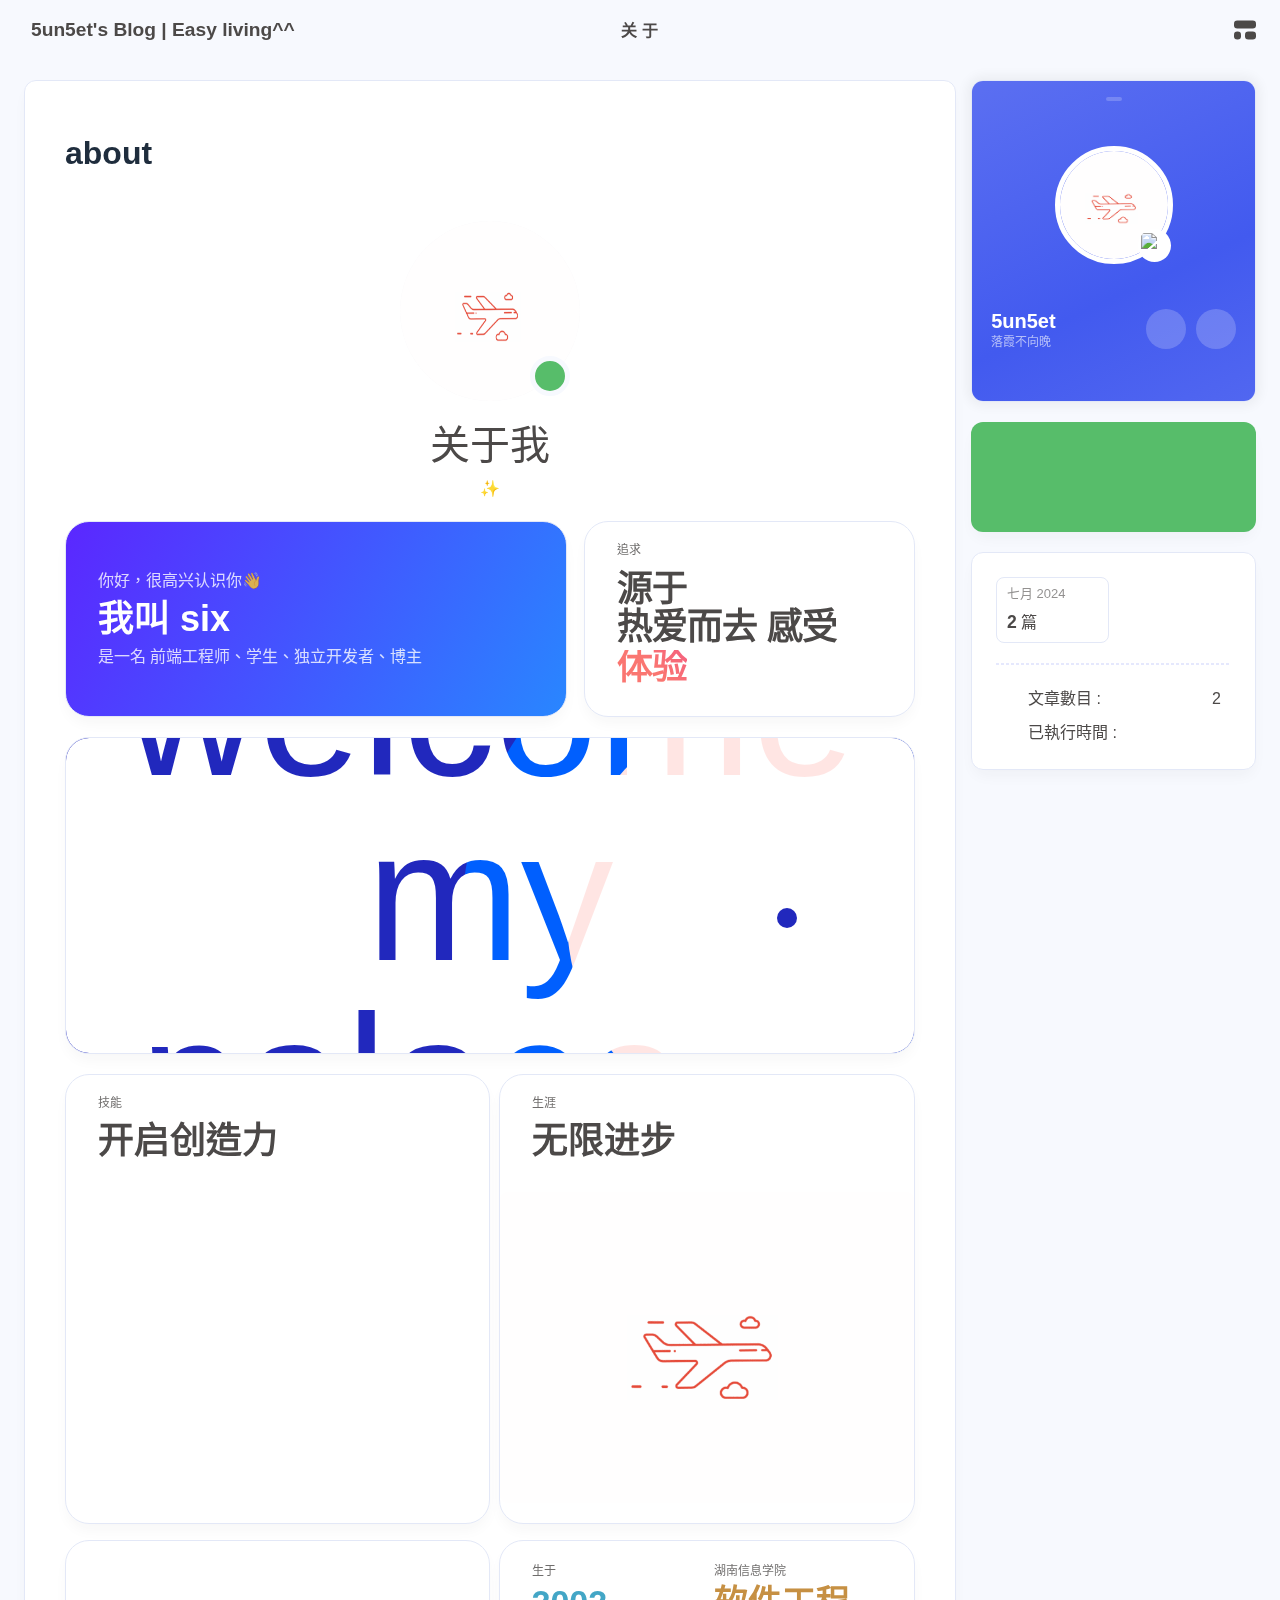
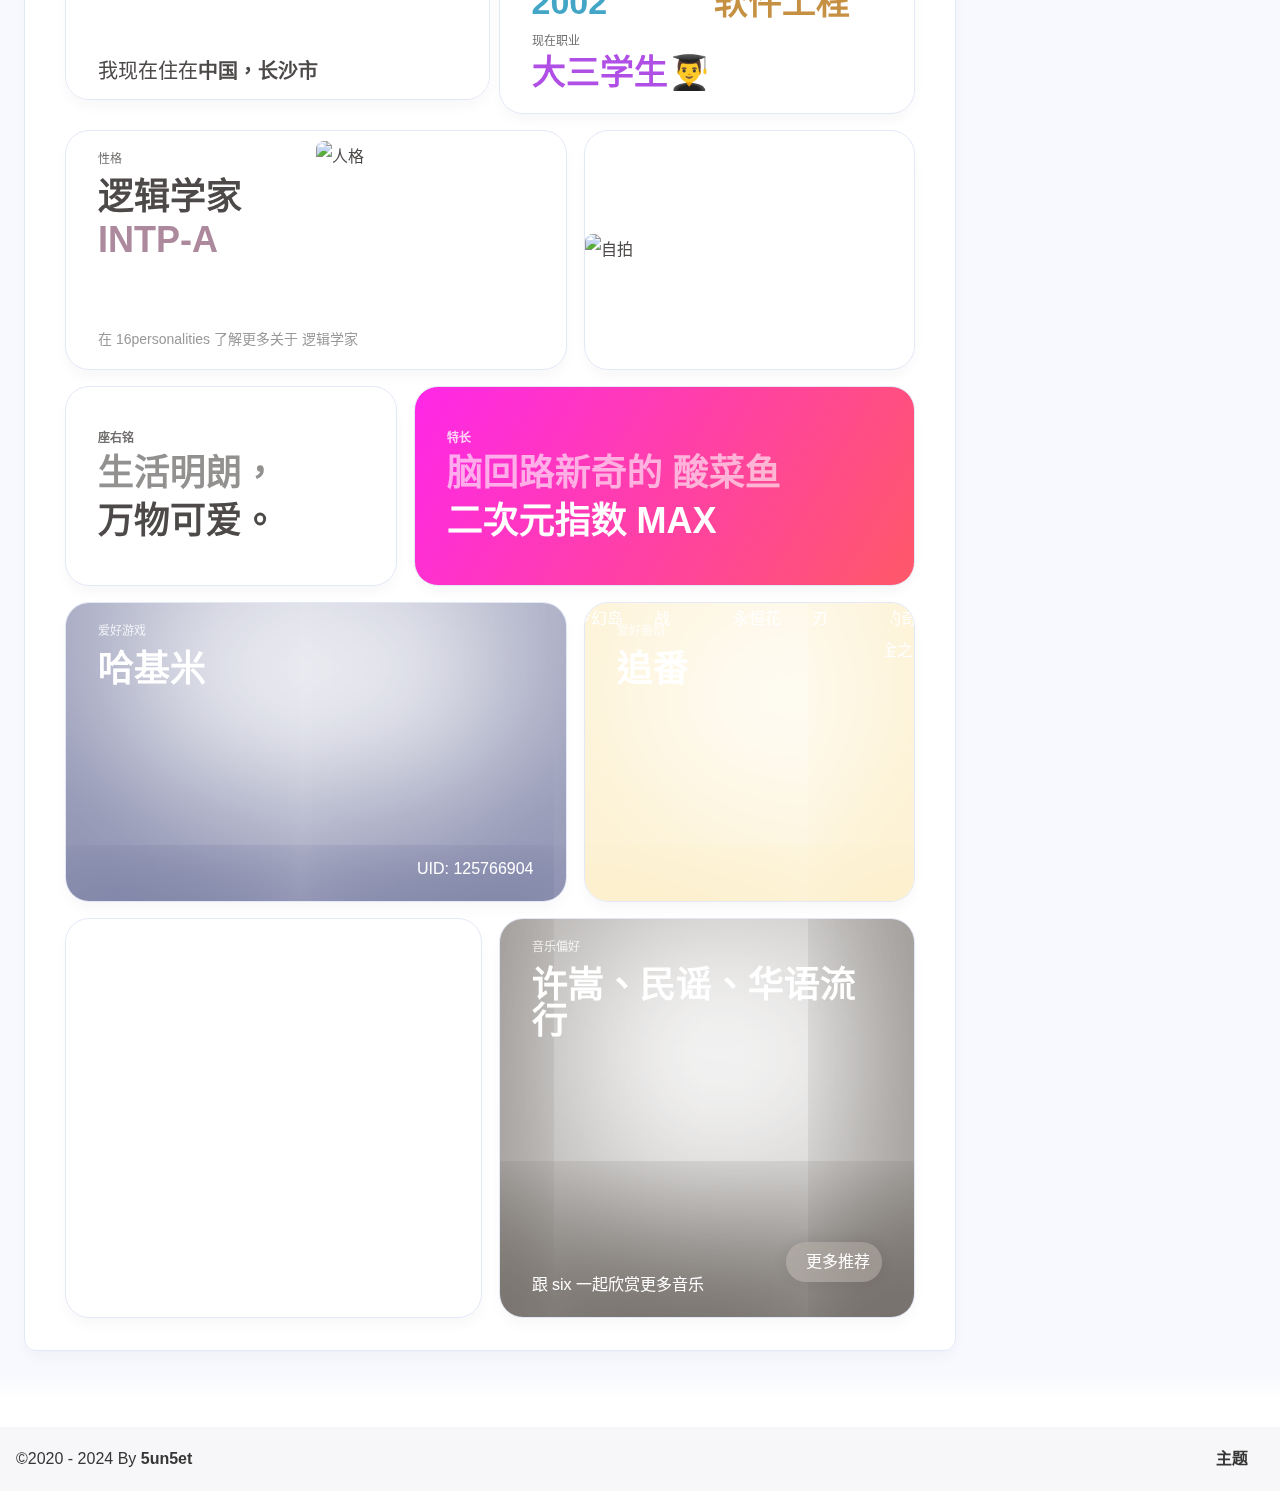
==== commit 5639ba39: "Site updated: 2024-08-01 14:06:31" ====
--- a/about/index.html
+++ b/about/index.html
@@ -46,7 +46,7 @@
     }
   },
   isPhotoFigcaption: false,
-  islazyload: true,
+  islazyload: false,
   isAnchor: false,
   shortcutKey: undefined,
   autoDarkmode: true
@@ -202,12 +202,12 @@
 if (true) {
   document.addEventListener('pjax:send', () => { preloader.initLoading() })
   document.addEventListener('pjax:complete', () => { preloader.endLoading() })
-}</script><link rel="stylesheet" href="https://cdn.cbd.int/anzhiyu-theme-static@1.1.10/progress_bar/progress_bar.css"/><script async="async" src="https://cdn.cbd.int/pace-js@1.2.4/pace.min.js" data-pace-options="{ &quot;restartOnRequestAfter&quot;:false,&quot;eventLag&quot;:false}"></script><div class="page" id="body-wrap"><header class="not-top-img" id="page-header"><nav id="nav"><div id="nav-group"><span id="blog_name"><a id="site-name" href="/" accesskey="h"><div class="title">5un5et's Blog | Easy living^^</div><i class="anzhiyufont anzhiyu-icon-house-chimney"></i></a></span><div class="mask-name-container"><div id="name-container"><a id="page-name" href="javascript:anzhiyu.scrollToDest(0, 500)">PAGE_NAME</a></div></div><div id="menus"><div class="menus_items"><div class="menus_item"><a class="site-page" href="javascript:void(0);"><span> 关于</span></a><ul class="menus_item_child"><li><a class="site-page child faa-parent animated-hover" href="/about/"><i class="anzhiyufont anzhiyu-icon-paper-plane faa-tada" style="font-size: 0.9em;"></i><span> 关于本人</span></a></li></ul></div></div></div><div id="nav-right"><div class="nav-button" id="randomPost_button"><a class="site-page" onclick="toRandomPost()" title="随机前往一个文章" href="javascript:void(0);"><i class="anzhiyufont anzhiyu-icon-dice"></i></a></div><input id="center-console" type="checkbox"/><label class="widget" for="center-console" title="中控台" onclick="anzhiyu.switchConsole();"><i class="left"></i><i class="widget center"></i><i class="widget right"></i></label><div id="console"><div class="console-card-group-reward"><ul class="reward-all console-card"><li class="reward-item"><a href="https://npm.elemecdn.com/anzhiyu-blog@1.1.6/img/post/common/qrcode-weichat.png" target="_blank"><img class="post-qr-code-img" alt="微信" src= "[data-uri]" onerror="this.onerror=null,this.src=&quot;/img/404.jpg&quot;" data-lazy-src="https://npm.elemecdn.com/anzhiyu-blog@1.1.6/img/post/common/qrcode-weichat.png"/></a><div class="post-qr-code-desc">微信</div></li><li class="reward-item"><a href="https://npm.elemecdn.com/anzhiyu-blog@1.1.6/img/post/common/qrcode-alipay.png" target="_blank"><img class="post-qr-code-img" alt="支付宝" src= "[data-uri]" onerror="this.onerror=null,this.src=&quot;/img/404.jpg&quot;" data-lazy-src="https://npm.elemecdn.com/anzhiyu-blog@1.1.6/img/post/common/qrcode-alipay.png"/></a><div class="post-qr-code-desc">支付宝</div></li></ul></div><div class="console-card-group"><div class="console-card-group-left"><div class="console-card" id="card-newest-comments"><div class="card-content"><div class="author-content-item-tips">互动</div><span class="author-content-item-title"> 最新評論</span></div><div class="aside-list"><span>正在載入中...</span></div></div></div><div class="console-card-group-right"><div class="console-card tags"><div class="card-content"><div class="author-content-item-tips">兴趣点</div><span class="author-content-item-title">寻找你感兴趣的领域</span></div></div><div class="console-card history"><div class="item-headline"><i class="anzhiyufont anzhiyu-icon-box-archiv"></i><span>文章</span></div><div class="card-archives"><div class="item-headline"><i class="anzhiyufont anzhiyu-icon-archive"></i><span>歸檔</span></div><ul class="card-archive-list"><li class="card-archive-list-item"><a class="card-archive-list-link" href="/archives/2024/07/"><span class="card-archive-list-date">七月 2024</span><div class="card-archive-list-count-group"><span class="card-archive-list-count">2</span><span>篇</span></div></a></li></ul></div><hr/></div></div></div><div class="button-group"><div class="console-btn-item"><a class="darkmode_switchbutton" title="显示模式切换" href="javascript:void(0);"><i class="anzhiyufont anzhiyu-icon-moon"></i></a></div><div class="console-btn-item" id="consoleHideAside" onclick="anzhiyu.hideAsideBtn()" title="边栏显示控制"><a class="asideSwitch"><i class="anzhiyufont anzhiyu-icon-arrows-left-right"></i></a></div><div class="console-btn-item" id="consoleMusic" onclick="anzhiyu.musicToggle()" title="音乐开关"><a class="music-switch"><i class="anzhiyufont anzhiyu-icon-music"></i></a></div></div><div class="console-mask" onclick="anzhiyu.hideConsole()" href="javascript:void(0);"></div></div><div class="nav-button" id="nav-totop"><a class="totopbtn" href="javascript:void(0);"><i class="anzhiyufont anzhiyu-icon-arrow-up"></i><span id="percent" onclick="anzhiyu.scrollToDest(0,500)">0</span></a></div><div id="toggle-menu"><a class="site-page" href="javascript:void(0);" title="切换"><i class="anzhiyufont anzhiyu-icon-bars"></i></a></div></div></div></nav></header><main id="blog-container"><div class="layout" id="content-inner"><div id="page"><h1 class="page-title">about</h1><div id="about-page"><div class="author-box"><div class="author-img"><img class="no-lightbox" src= "[data-uri]" onerror="this.onerror=null,this.src=&quot;/img/404.jpg&quot;" data-lazy-src="https://s1.imagehub.cc/images/2024/07/31/b9777636e70a151e39d58fe8f3f14a3e.th.jpg" onerror="this.onerror=null;this.src='/img/friend_404.gif'" alt="avatar"></div></div><p class="p center logo large">关于我</p><p class="p center small">✨</p><div class="author-content"><div class="author-content-item myInfoAndSayHello"><div class="title1">你好，很高兴认识你👋</div><div class="title2">我叫 <span class="inline-word">six</span></div><div class="title1">是一名 前端工程师、学生、独立开发者、博主</div></div><div class="aboutsiteTips author-content-item"><div class="author-content-item-tips">追求</div><h2>源于<br>热爱而去 感受<div class="mask"><span class="first-tips">学习</span><span>生活</span><span data-up>程序</span> <span data-show>体验</span></div></h2></div></div><div class="hello-about"><div class="cursor" style="translate:none;rotate:none;scale:none;transform:translate(721px,180px)"></div><div class="shapes"><div class="shape shape-1" style="translate:none;rotate:none;scale:none;transform:translate(721px,180px)"></div><div class="shape shape-2" style="translate:none;rotate:none;scale:none;transform:translate(721px,180px)"></div><div class="shape shape-3" style="translate:none;rotate:none;scale:none;transform:translate(721px,180px)"></div></div><div class="content"><h1>welcome my palace...</h1></div></div><div class="author-content"><div class="author-content-item skills"><div class="card-content"><div class="author-content-item-tips">技能</div><span class="author-content-item-title">开启创造力</span><div class="skills-style-group"></div></div></div><div class="author-content-item careers"><div class="card-content"><div class="author-content-item-tips">生涯</div><span class="author-content-item-title">无限进步</span><div class="careers-group"><div class="careers-none"></div></div><img class="author-content-img no-lightbox" alt="生涯" src= "[data-uri]" onerror="this.onerror=null,this.src=&quot;/img/404.jpg&quot;" data-lazy-src="https://bu.dusays.com/2023/04/21/644287166329b.png" onerror="this.onerror=null;this.src='/img/friend_404.gif'"></div></div></div><div class="author-content"><div class="author-content-item-group column mapAndInfo"><style>.author-content-item.map {
+}</script><link rel="stylesheet" href="https://cdn.cbd.int/anzhiyu-theme-static@1.1.10/progress_bar/progress_bar.css"/><script async="async" src="https://cdn.cbd.int/pace-js@1.2.4/pace.min.js" data-pace-options="{ &quot;restartOnRequestAfter&quot;:false,&quot;eventLag&quot;:false}"></script><div class="page" id="body-wrap"><header class="not-top-img" id="page-header"><nav id="nav"><div id="nav-group"><span id="blog_name"><a id="site-name" href="/" accesskey="h"><div class="title">5un5et's Blog | Easy living^^</div><i class="anzhiyufont anzhiyu-icon-house-chimney"></i></a></span><div class="mask-name-container"><div id="name-container"><a id="page-name" href="javascript:anzhiyu.scrollToDest(0, 500)">PAGE_NAME</a></div></div><div id="menus"><div class="menus_items"><div class="menus_item"><a class="site-page" href="javascript:void(0);"><span> 关于</span></a><ul class="menus_item_child"><li><a class="site-page child faa-parent animated-hover" href="/about/"><i class="anzhiyufont anzhiyu-icon-paper-plane faa-tada" style="font-size: 0.9em;"></i><span> 关于本人</span></a></li></ul></div></div></div><div id="nav-right"><div class="nav-button" id="randomPost_button"><a class="site-page" onclick="toRandomPost()" title="随机前往一个文章" href="javascript:void(0);"><i class="anzhiyufont anzhiyu-icon-dice"></i></a></div><input id="center-console" type="checkbox"/><label class="widget" for="center-console" title="中控台" onclick="anzhiyu.switchConsole();"><i class="left"></i><i class="widget center"></i><i class="widget right"></i></label><div id="console"><div class="console-card-group-reward"><ul class="reward-all console-card"><li class="reward-item"><a href="https://npm.elemecdn.com/anzhiyu-blog@1.1.6/img/post/common/qrcode-weichat.png" target="_blank"><img class="post-qr-code-img" alt="微信" src="https://npm.elemecdn.com/anzhiyu-blog@1.1.6/img/post/common/qrcode-weichat.png"/></a><div class="post-qr-code-desc">微信</div></li><li class="reward-item"><a href="https://npm.elemecdn.com/anzhiyu-blog@1.1.6/img/post/common/qrcode-alipay.png" target="_blank"><img class="post-qr-code-img" alt="支付宝" src="https://npm.elemecdn.com/anzhiyu-blog@1.1.6/img/post/common/qrcode-alipay.png"/></a><div class="post-qr-code-desc">支付宝</div></li></ul></div><div class="console-card-group"><div class="console-card-group-left"><div class="console-card" id="card-newest-comments"><div class="card-content"><div class="author-content-item-tips">互动</div><span class="author-content-item-title"> 最新評論</span></div><div class="aside-list"><span>正在載入中...</span></div></div></div><div class="console-card-group-right"><div class="console-card tags"><div class="card-content"><div class="author-content-item-tips">兴趣点</div><span class="author-content-item-title">寻找你感兴趣的领域</span></div></div><div class="console-card history"><div class="item-headline"><i class="anzhiyufont anzhiyu-icon-box-archiv"></i><span>文章</span></div><div class="card-archives"><div class="item-headline"><i class="anzhiyufont anzhiyu-icon-archive"></i><span>歸檔</span></div><ul class="card-archive-list"><li class="card-archive-list-item"><a class="card-archive-list-link" href="/archives/2024/07/"><span class="card-archive-list-date">七月 2024</span><div class="card-archive-list-count-group"><span class="card-archive-list-count">2</span><span>篇</span></div></a></li></ul></div><hr/></div></div></div><div class="button-group"><div class="console-btn-item"><a class="darkmode_switchbutton" title="显示模式切换" href="javascript:void(0);"><i class="anzhiyufont anzhiyu-icon-moon"></i></a></div><div class="console-btn-item" id="consoleHideAside" onclick="anzhiyu.hideAsideBtn()" title="边栏显示控制"><a class="asideSwitch"><i class="anzhiyufont anzhiyu-icon-arrows-left-right"></i></a></div><div class="console-btn-item" id="consoleMusic" onclick="anzhiyu.musicToggle()" title="音乐开关"><a class="music-switch"><i class="anzhiyufont anzhiyu-icon-music"></i></a></div></div><div class="console-mask" onclick="anzhiyu.hideConsole()" href="javascript:void(0);"></div></div><div class="nav-button" id="nav-totop"><a class="totopbtn" href="javascript:void(0);"><i class="anzhiyufont anzhiyu-icon-arrow-up"></i><span id="percent" onclick="anzhiyu.scrollToDest(0,500)">0</span></a></div><div id="toggle-menu"><a class="site-page" href="javascript:void(0);" title="切换"><i class="anzhiyufont anzhiyu-icon-bars"></i></a></div></div></div></nav></header><main id="blog-container"><div class="layout" id="content-inner"><div id="page"><h1 class="page-title">about</h1><div id="about-page"><div class="author-box"><div class="author-img"><img class="no-lightbox" src="https://s1.imagehub.cc/images/2024/07/31/b9777636e70a151e39d58fe8f3f14a3e.th.jpg" onerror="this.onerror=null;this.src='/img/friend_404.gif'" alt="avatar"></div></div><p class="p center logo large">关于我</p><p class="p center small">✨</p><div class="author-content"><div class="author-content-item myInfoAndSayHello"><div class="title1">你好，很高兴认识你👋</div><div class="title2">我叫 <span class="inline-word">six</span></div><div class="title1">是一名 前端工程师、学生、独立开发者、博主</div></div><div class="aboutsiteTips author-content-item"><div class="author-content-item-tips">追求</div><h2>源于<br>热爱而去 感受<div class="mask"><span class="first-tips">学习</span><span>生活</span><span data-up>程序</span> <span data-show>体验</span></div></h2></div></div><div class="hello-about"><div class="cursor" style="translate:none;rotate:none;scale:none;transform:translate(721px,180px)"></div><div class="shapes"><div class="shape shape-1" style="translate:none;rotate:none;scale:none;transform:translate(721px,180px)"></div><div class="shape shape-2" style="translate:none;rotate:none;scale:none;transform:translate(721px,180px)"></div><div class="shape shape-3" style="translate:none;rotate:none;scale:none;transform:translate(721px,180px)"></div></div><div class="content"><h1>welcome my palace...</h1></div></div><div class="author-content"><div class="author-content-item skills"><div class="card-content"><div class="author-content-item-tips">技能</div><span class="author-content-item-title">开启创造力</span><div class="skills-style-group"></div></div></div><div class="author-content-item careers"><div class="card-content"><div class="author-content-item-tips">生涯</div><span class="author-content-item-title">无限进步</span><div class="careers-group"><div class="careers-none"></div></div><img class="author-content-img no-lightbox" alt="生涯" src="https://bu.dusays.com/2023/04/21/644287166329b.png" onerror="this.onerror=null;this.src='/img/friend_404.gif'"></div></div></div><div class="author-content"><div class="author-content-item-group column mapAndInfo"><style>.author-content-item.map {
   background-image: url(https://bu.dusays.com/2023/07/05/64a4c61cb20ef.jpg);
 }
 [data-theme='dark'] .author-content-item.map {
   background-image: url(https://bu.dusays.com/2023/07/05/64a4c63495ac5.jpg);
-}</style><div class="author-content-item map single"><span class="map-title">我现在住在<b>中国，长沙市</b></span></div><div class="author-content-item selfInfo single"><div><span class="selfInfo-title">生于</span> <span class="selfInfo-content" id="selfInfo-content-year" style="color:#43a6c6">2002</span></div><div><span class="selfInfo-title">湖南信息学院</span> <span class="selfInfo-content" style="color:#c69043">软件工程</span></div><div><span class="selfInfo-title">现在职业</span> <span class="selfInfo-content" style="color:#b04fe6">大三学生👨‍🎓</span></div></div></div></div><div class="author-content"><div class="author-content-item personalities"><div class="author-content-item-tips">性格</div><span class="author-content-item-title">逻辑学家</span><div class="title2" style="color:#ac899c">INTP-A</div><div class="post-tips">在 <a href="https://www.16personalities.com/" target="_blank" rel="noopener nofollow">16personalities</a> 了解更多关于 <a target="_blank" rel="noopener external nofollow" href="https://www.16personalities.com/ch/intp-%E4%BA%BA%E6%A0%BC">逻辑学家</a></div><div class="image"><img class="no-lightbox" src= "[data-uri]" onerror="this.onerror=null,this.src=&quot;/img/404.jpg&quot;" data-lazy-src="https://npm.elemecdn.com/anzhiyu-blog@2.0.8/img/svg/ESFJ-A.svg" alt="人格"></div></div><div class="author-content-item myphoto"><img class="author-content-img no-lightbox" alt="自拍" src= "[data-uri]" onerror="this.onerror=null,this.src=&quot;/img/404.jpg&quot;" data-lazy-src="https://bu.dusays.com/2023/07/05/64a4c63495ac5.jpg"></div></div><div class="author-content"><div class="author-content-item maxim"><div class="author-content-item-tips">座右铭</div><span class="maxim-title"><span style="opacity:.6;margin-bottom:8px">生活明朗，</span> <span>万物可爱。</span></span></div><div class="author-content-item buff"><div class="card-content"></div><div class="author-content-item-tips">特长</div><span class="buff-title"><span style="opacity:.6;margin-bottom:8px">脑回路新奇的 酸菜鱼</span> <span>二次元指数 MAX</span></span><div class="card-background-icon"><i class="anzhiyufont anzhiyu-icon-dice-d20"></i></div></div></div><div class="author-content"><div class="author-content-item game-yuanshen" style="background: url(https://bu.dusays.com/2023/04/22/64433bf26e25d.webp) top / cover no-repeat;"><div class="card-content"><div class="author-content-item-tips">爱好游戏</div><span class="author-content-item-title">哈基米</span><div class="content-bottom"><div class="icon-group"><div class="loading-bar" role="presentation" aria-hidden="true" style="display: none"></div></div><div class="tips game-yuanshen-uid">UID: 125766904</div></div></div></div><div class="author-content-item comic-content"><div class="card-content"><div class="author-content-item-tips">爱好番剧</div><div class="author-content-item-title">追番</div><div class="comic-box"><a class="comic-item" href="https://www.bilibili.com/bangumi/media/md5267750/?spm_id_from=666.25.b_6d656469615f6d6f64756c65.1" target="_blank" title="约定的梦幻岛"><div class="comic-item-cover"><img src= "[data-uri]" onerror="this.onerror=null,this.src=&quot;/img/404.jpg&quot;" data-lazy-src="https://bu.dusays.com/2023/05/27/647166c44b414.webp" alt="约定的梦幻岛"></div></a><a class="comic-item" href="https://www.bilibili.com/bangumi/media/md28229899/?spm_id_from=666.25.b_6d656469615f6d6f64756c65.1" target="_blank" title="咒术回战"><div class="comic-item-cover"><img src= "[data-uri]" onerror="this.onerror=null,this.src=&quot;/img/404.jpg&quot;" data-lazy-src="https://bu.dusays.com/2023/05/24/646db4398832e.webp" alt="咒术回战"></div></a><a class="comic-item" href="https://www.bilibili.com/bangumi/media/md8892/?spm_id_from=666.25.b_6d656469615f6d6f64756c65.1" target="_blank" title="紫罗兰永恒花园"><div class="comic-item-cover"><img src= "[data-uri]" onerror="this.onerror=null,this.src=&quot;/img/404.jpg&quot;" data-lazy-src="https://bu.dusays.com/2023/05/24/646db43983d99.webp" alt="紫罗兰永恒花园"></div></a><a class="comic-item" href="https://www.bilibili.com/bangumi/media/md22718131/?spm_id_from=666.25.b_6d656469615f6d6f64756c65.1" target="_blank" title="鬼灭之刃"><div class="comic-item-cover"><img src= "[data-uri]" onerror="this.onerror=null,this.src=&quot;/img/404.jpg&quot;" data-lazy-src="https://bu.dusays.com/2023/05/24/646db439856a0.webp" alt="鬼灭之刃"></div></a><a class="comic-item" href="https://www.bilibili.com/bangumi/media/md135652/?spm_id_from=666.25.b_6d656469615f6d6f64756c65.1" target="_blank" title="JOJO的奇妙冒险 黄金之风"><div class="comic-item-cover"><img src= "[data-uri]" onerror="this.onerror=null,this.src=&quot;/img/404.jpg&quot;" data-lazy-src="https://bu.dusays.com/2023/05/30/64760e38d651a.webp" alt="JOJO的奇妙冒险 黄金之风"></div></a></div></div></div></div><div class="author-content"><div class="author-content-item like-technology" style="background: url(https://bu.dusays.com/2022/12/06/638f5f05ce1f7.jpg) top / cover no-repeat;"><div class="card-content"><div class="author-content-item-tips">关注偏好</div><span class="author-content-item-title">数码科技</span><div class="content-bottom"><div class="tips">手机、电脑软硬件</div></div></div></div><div class="author-content-item like-music" style="background: url(https://p2.music.126.net/Mrg1i7DwcwjWBvQPIMt_Mg==/79164837213438.jpg) top / cover no-repeat;"><div class="card-content"><div class="author-content-item-tips">音乐偏好</div><span class="author-content-item-title">许嵩、民谣、华语流行</span><div class="content-bottom"><div class="tips">跟 six 一起欣赏更多音乐</div></div><div class="banner-button-group"><a class="banner-button" onclick="pjax.loadUrl(&quot;/music&quot;)"><i class="anzhiyufont anzhiyu-icon-arrow-circle-right"></i> <span class="banner-button-text">更多推荐</span></a></div></div></div></div></div><script src="https://cdn.cbd.int/anzhiyu-theme-static@1.0.0/countup/countup.js"></script><script defer>function initAboutPage() {
+}</style><div class="author-content-item map single"><span class="map-title">我现在住在<b>中国，长沙市</b></span></div><div class="author-content-item selfInfo single"><div><span class="selfInfo-title">生于</span> <span class="selfInfo-content" id="selfInfo-content-year" style="color:#43a6c6">2002</span></div><div><span class="selfInfo-title">湖南信息学院</span> <span class="selfInfo-content" style="color:#c69043">软件工程</span></div><div><span class="selfInfo-title">现在职业</span> <span class="selfInfo-content" style="color:#b04fe6">大三学生👨‍🎓</span></div></div></div></div><div class="author-content"><div class="author-content-item personalities"><div class="author-content-item-tips">性格</div><span class="author-content-item-title">逻辑学家</span><div class="title2" style="color:#ac899c">INTP-A</div><div class="post-tips">在 <a href="https://www.16personalities.com/" target="_blank" rel="noopener nofollow">16personalities</a> 了解更多关于 <a target="_blank" rel="noopener external nofollow" href="https://www.16personalities.com/ch/intp-%E4%BA%BA%E6%A0%BC">逻辑学家</a></div><div class="image"><img class="no-lightbox" src="https://npm.elemecdn.com/anzhiyu-blog@2.0.8/img/svg/ESFJ-A.svg" alt="人格"></div></div><div class="author-content-item myphoto"><img class="author-content-img no-lightbox" alt="自拍" src="https://bu.dusays.com/2023/07/05/64a4c63495ac5.jpg"></div></div><div class="author-content"><div class="author-content-item maxim"><div class="author-content-item-tips">座右铭</div><span class="maxim-title"><span style="opacity:.6;margin-bottom:8px">生活明朗，</span> <span>万物可爱。</span></span></div><div class="author-content-item buff"><div class="card-content"></div><div class="author-content-item-tips">特长</div><span class="buff-title"><span style="opacity:.6;margin-bottom:8px">脑回路新奇的 酸菜鱼</span> <span>二次元指数 MAX</span></span><div class="card-background-icon"><i class="anzhiyufont anzhiyu-icon-dice-d20"></i></div></div></div><div class="author-content"><div class="author-content-item game-yuanshen" style="background: url(https://bu.dusays.com/2023/04/22/64433bf26e25d.webp) top / cover no-repeat;"><div class="card-content"><div class="author-content-item-tips">爱好游戏</div><span class="author-content-item-title">哈基米</span><div class="content-bottom"><div class="icon-group"><div class="loading-bar" role="presentation" aria-hidden="true" style="display: none"></div></div><div class="tips game-yuanshen-uid">UID: 125766904</div></div></div></div><div class="author-content-item comic-content"><div class="card-content"><div class="author-content-item-tips">爱好番剧</div><div class="author-content-item-title">追番</div><div class="comic-box"><a class="comic-item" href="https://www.bilibili.com/bangumi/media/md5267750/?spm_id_from=666.25.b_6d656469615f6d6f64756c65.1" target="_blank" title="约定的梦幻岛"><div class="comic-item-cover"><img src="https://bu.dusays.com/2023/05/27/647166c44b414.webp" alt="约定的梦幻岛"></div></a><a class="comic-item" href="https://www.bilibili.com/bangumi/media/md28229899/?spm_id_from=666.25.b_6d656469615f6d6f64756c65.1" target="_blank" title="咒术回战"><div class="comic-item-cover"><img src="https://bu.dusays.com/2023/05/24/646db4398832e.webp" alt="咒术回战"></div></a><a class="comic-item" href="https://www.bilibili.com/bangumi/media/md8892/?spm_id_from=666.25.b_6d656469615f6d6f64756c65.1" target="_blank" title="紫罗兰永恒花园"><div class="comic-item-cover"><img src="https://bu.dusays.com/2023/05/24/646db43983d99.webp" alt="紫罗兰永恒花园"></div></a><a class="comic-item" href="https://www.bilibili.com/bangumi/media/md22718131/?spm_id_from=666.25.b_6d656469615f6d6f64756c65.1" target="_blank" title="鬼灭之刃"><div class="comic-item-cover"><img src="https://bu.dusays.com/2023/05/24/646db439856a0.webp" alt="鬼灭之刃"></div></a><a class="comic-item" href="https://www.bilibili.com/bangumi/media/md135652/?spm_id_from=666.25.b_6d656469615f6d6f64756c65.1" target="_blank" title="JOJO的奇妙冒险 黄金之风"><div class="comic-item-cover"><img src="https://bu.dusays.com/2023/05/30/64760e38d651a.webp" alt="JOJO的奇妙冒险 黄金之风"></div></a></div></div></div></div><div class="author-content"><div class="author-content-item like-technology" style="background: url(https://bu.dusays.com/2022/12/06/638f5f05ce1f7.jpg) top / cover no-repeat;"><div class="card-content"><div class="author-content-item-tips">关注偏好</div><span class="author-content-item-title">数码科技</span><div class="content-bottom"><div class="tips">手机、电脑软硬件</div></div></div></div><div class="author-content-item like-music" style="background: url(https://p2.music.126.net/Mrg1i7DwcwjWBvQPIMt_Mg==/79164837213438.jpg) top / cover no-repeat;"><div class="card-content"><div class="author-content-item-tips">音乐偏好</div><span class="author-content-item-title">许嵩、民谣、华语流行</span><div class="content-bottom"><div class="tips">跟 six 一起欣赏更多音乐</div></div><div class="banner-button-group"><a class="banner-button" onclick="pjax.loadUrl(&quot;/music&quot;)"><i class="anzhiyufont anzhiyu-icon-arrow-circle-right"></i> <span class="banner-button-text">更多推荐</span></a></div></div></div></div></div><script src="https://cdn.cbd.int/anzhiyu-theme-static@1.0.0/countup/countup.js"></script><script defer>function initAboutPage() {
   fetch("https://v6-widget.51.la/v6//quote.js")
     .then(res => res.text())
     .then(data => {
@@ -345,7 +345,7 @@
   initAboutPage()
 } else {
   getScript("https://cdn.cbd.int/anzhiyu-theme-static@1.0.0/gsap/gsap.min.js").then(initAboutPage);
-}</script></div><div class="aside-content" id="aside-content"><div class="card-widget card-info"><div class="card-content"><div class="author-info__sayhi" id="author-info__sayhi" onclick="anzhiyu.changeSayHelloText()"></div><div class="author-info-avatar"><img class="avatar-img" src= "[data-uri]" onerror="this.onerror=null,this.src=&quot;/img/404.jpg&quot;" data-lazy-src="https://s1.imagehub.cc/images/2024/07/31/b9777636e70a151e39d58fe8f3f14a3e.th.jpg" onerror="this.onerror=null;this.src='/img/friend_404.gif'" alt="avatar"/><div class="author-status"><img class="g-status" src= "[data-uri]" onerror="this.onerror=null,this.src=&quot;/img/404.jpg&quot;" data-lazy-src="https://bu.dusays.com/2023/08/24/64e6ce9c507bb.png" alt="status"/></div></div><div class="author-info__description"></div><div class="author-info__bottom-group"><a class="author-info__bottom-group-left" href="/"><h1 class="author-info__name">5un5et</h1><div class="author-info__desc">落霞不向晚</div></a><div class="card-info-social-icons is-center"><a class="social-icon faa-parent animated-hover" href="https://github.com/3unSet" target="_blank" title="Github"><i class="anzhiyufont anzhiyu-icon-github"></i></a><a class="social-icon faa-parent animated-hover" href="https://space.bilibili.com/108437678" target="_blank" title="BiliBili"><i class="anzhiyufont anzhiyu-icon-bilibili"></i></a></div></div></div></div><div class="card-widget anzhiyu-right-widget" id="card-wechat" onclick="null"><div id="flip-wrapper"><div id="flip-content"><div class="face" style="background: url(https://bu.dusays.com/2023/01/13/63c02edf44033.png) center center / 100% no-repeat"></div><div class="back face" style="background: url(https://bu.dusays.com/2023/05/13/645fa415e8694.png) center center / 100% no-repeat"></div></div></div></div><div class="sticky_layout"><div class="card-widget"><div class="card-archives"><div class="item-headline"><i class="anzhiyufont anzhiyu-icon-archive"></i><span>歸檔</span></div><ul class="card-archive-list"><li class="card-archive-list-item"><a class="card-archive-list-link" href="/archives/2024/07/"><span class="card-archive-list-date">七月 2024</span><div class="card-archive-list-count-group"><span class="card-archive-list-count">2</span><span>篇</span></div></a></li></ul></div><hr/><div class="card-webinfo"><div class="item-headline"><i class="anzhiyufont anzhiyu-icon-chart-line"></i><span>網站資訊</span></div><div class="webinfo"><div class="webinfo-item"><div class="webinfo-item-title"><i class="anzhiyufont anzhiyu-icon-file-lines"></i><div class="item-name">文章數目 :</div></div><div class="item-count">2</div></div><div class="webinfo-item"><div class="webinfo-item-title"><i class="anzhiyufont anzhiyu-icon-stopwatch"></i><div class="item-name">已執行時間 :</div></div><div class="item-count" id="runtimeshow" data-publishDate="2021-03-31T16:00:00.000Z"><i class="anzhiyufont anzhiyu-icon-spinner anzhiyu-spin"></i></div></div></div></div></div></div></div></div></main><footer id="footer"><div id="footer-wrap"></div><div id="footer-bar"><div class="footer-bar-links"><div class="footer-bar-left"><div id="footer-bar-tips"><div class="copyright">&copy;2020 - 2024 By <a class="footer-bar-link" href="/" title="5un5et" target="_blank">5un5et</a></div></div><div id="footer-type-tips"></div></div><div class="footer-bar-right"><a class="footer-bar-link" target="_blank" rel="noopener" href="https://github.com/anzhiyu-c/hexo-theme-anzhiyu" title="主题">主题</a></div></div></div></footer></div><div id="sidebar"><div id="menu-mask"></div><div id="sidebar-menus"><div class="sidebar-site-data site-data is-center"><a href="/archives/" title="archive"><div class="headline">文章</div><div class="length-num">2</div></a><a href="/tags/" title="tag"><div class="headline">標籤</div><div class="length-num">0</div></a><a href="/categories/" title="category"><div class="headline">分類</div><div class="length-num">0</div></a></div><span class="sidebar-menu-item-title">功能</span><div class="sidebar-menu-item"><a class="darkmode_switchbutton menu-child" href="javascript:void(0);" title="顯示模式"><i class="anzhiyufont anzhiyu-icon-circle-half-stroke"></i><span>顯示模式</span></a></div><div class="back-menu-list-groups"><div class="back-menu-list-group"><div class="back-menu-list-title">网页</div><div class="back-menu-list"><a class="back-menu-item" target="_blank" rel="noopener" href="https://blog.anheyu.com/" title="博客"><img class="back-menu-item-icon" src= "[data-uri]" onerror="this.onerror=null,this.src=&quot;/img/404.jpg&quot;" data-lazy-src="/img/favicon.ico" alt="博客"/><span class="back-menu-item-text">博客</span></a></div></div><div class="back-menu-list-group"><div class="back-menu-list-title">项目</div><div class="back-menu-list"><a class="back-menu-item" target="_blank" rel="noopener" href="https://image.anheyu.com/" title="安知鱼图床"><img class="back-menu-item-icon" src= "[data-uri]" onerror="this.onerror=null,this.src=&quot;/img/404.jpg&quot;" data-lazy-src="https://image.anheyu.com/favicon.ico" alt="安知鱼图床"/><span class="back-menu-item-text">安知鱼图床</span></a></div></div></div><div class="menus_items"><div class="menus_item"><a class="site-page" href="javascript:void(0);"><span> 关于</span></a><ul class="menus_item_child"><li><a class="site-page child faa-parent animated-hover" href="/about/"><i class="anzhiyufont anzhiyu-icon-paper-plane faa-tada" style="font-size: 0.9em;"></i><span> 关于本人</span></a></li></ul></div></div><span class="sidebar-menu-item-title">标签</span></div></div><div id="rightside"><div id="rightside-config-hide"><button id="translateLink" type="button" title="簡繁轉換">繁</button><button id="darkmode" type="button" title="淺色和深色模式轉換"><i class="anzhiyufont anzhiyu-icon-circle-half-stroke"></i></button><button id="hide-aside-btn" type="button" title="單欄和雙欄切換"><i class="anzhiyufont anzhiyu-icon-arrows-left-right"></i></button></div><div id="rightside-config-show"><button id="rightside-config" type="button" title="設定"><i class="anzhiyufont anzhiyu-icon-gear"></i></button><button id="go-up" type="button" title="回到頂部"><i class="anzhiyufont anzhiyu-icon-arrow-up"></i></button></div></div><div id="nav-music"><a id="nav-music-hoverTips" onclick="anzhiyu.musicToggle()" accesskey="m">播放音乐</a><div id="console-music-bg"></div><meting-js id="8152976493" server="netease" type="playlist" mutex="true" preload="none" theme="var(--anzhiyu-main)" data-lrctype="0" order="random" volume="0.7"></meting-js></div><div id="rightMenu"><div class="rightMenu-group rightMenu-small"><div class="rightMenu-item" id="menu-backward"><i class="anzhiyufont anzhiyu-icon-arrow-left"></i></div><div class="rightMenu-item" id="menu-forward"><i class="anzhiyufont anzhiyu-icon-arrow-right"></i></div><div class="rightMenu-item" id="menu-refresh"><i class="anzhiyufont anzhiyu-icon-arrow-rotate-right" style="font-size: 1rem;"></i></div><div class="rightMenu-item" id="menu-top"><i class="anzhiyufont anzhiyu-icon-arrow-up"></i></div></div><div class="rightMenu-group rightMenu-line rightMenuPlugin"><div class="rightMenu-item" id="menu-copytext"><i class="anzhiyufont anzhiyu-icon-copy"></i><span>复制选中文本</span></div><div class="rightMenu-item" id="menu-pastetext"><i class="anzhiyufont anzhiyu-icon-paste"></i><span>粘贴文本</span></div><a class="rightMenu-item" id="menu-commenttext"><i class="anzhiyufont anzhiyu-icon-comment-medical"></i><span>引用到评论</span></a><div class="rightMenu-item" id="menu-newwindow"><i class="anzhiyufont anzhiyu-icon-window-restore"></i><span>新窗口打开</span></div><div class="rightMenu-item" id="menu-copylink"><i class="anzhiyufont anzhiyu-icon-link"></i><span>复制链接地址</span></div><div class="rightMenu-item" id="menu-copyimg"><i class="anzhiyufont anzhiyu-icon-images"></i><span>复制此图片</span></div><div class="rightMenu-item" id="menu-downloadimg"><i class="anzhiyufont anzhiyu-icon-download"></i><span>下载此图片</span></div><div class="rightMenu-item" id="menu-newwindowimg"><i class="anzhiyufont anzhiyu-icon-window-restore"></i><span>新窗口打开图片</span></div><div class="rightMenu-item" id="menu-search"><i class="anzhiyufont anzhiyu-icon-magnifying-glass"></i><span>站内搜索</span></div><div class="rightMenu-item" id="menu-searchBaidu"><i class="anzhiyufont anzhiyu-icon-magnifying-glass"></i><span>百度搜索</span></div><div class="rightMenu-item" id="menu-music-toggle"><i class="anzhiyufont anzhiyu-icon-play"></i><span>播放音乐</span></div><div class="rightMenu-item" id="menu-music-back"><i class="anzhiyufont anzhiyu-icon-backward"></i><span>切换到上一首</span></div><div class="rightMenu-item" id="menu-music-forward"><i class="anzhiyufont anzhiyu-icon-forward"></i><span>切换到下一首</span></div><div class="rightMenu-item" id="menu-music-playlist" onclick="window.open(&quot;https://y.qq.com/n/ryqq/playlist/8802438608&quot;, &quot;_blank&quot;);" style="display: none;"><i class="anzhiyufont anzhiyu-icon-radio"></i><span>查看所有歌曲</span></div><div class="rightMenu-item" id="menu-music-copyMusicName"><i class="anzhiyufont anzhiyu-icon-copy"></i><span>复制歌名</span></div></div><div class="rightMenu-group rightMenu-line rightMenuOther"><a class="rightMenu-item menu-link" id="menu-randomPost"><i class="anzhiyufont anzhiyu-icon-shuffle"></i><span>随便逛逛</span></a><a class="rightMenu-item menu-link" href="/categories/"><i class="anzhiyufont anzhiyu-icon-cube"></i><span>博客分类</span></a><a class="rightMenu-item menu-link" href="/tags/"><i class="anzhiyufont anzhiyu-icon-tags"></i><span>文章标签</span></a></div><div class="rightMenu-group rightMenu-line rightMenuOther"><a class="rightMenu-item" id="menu-copy" href="javascript:void(0);"><i class="anzhiyufont anzhiyu-icon-copy"></i><span>复制地址</span></a><a class="rightMenu-item" id="menu-commentBarrage" href="javascript:void(0);"><i class="anzhiyufont anzhiyu-icon-message"></i><span class="menu-commentBarrage-text">关闭热评</span></a><a class="rightMenu-item" id="menu-darkmode" href="javascript:void(0);"><i class="anzhiyufont anzhiyu-icon-circle-half-stroke"></i><span class="menu-darkmode-text">深色模式</span></a><a class="rightMenu-item" id="menu-translate" href="javascript:void(0);"><i class="anzhiyufont anzhiyu-icon-language"></i><span>轉為繁體</span></a></div></div><div id="rightmenu-mask"></div><div><script src="/js/utils.js"></script><script src="/js/main.js"></script><script src="/js/tw_cn.js"></script><script src="https://cdn.cbd.int/@fancyapps/ui@5.0.28/dist/fancybox/fancybox.umd.js"></script><script src="https://cdn.cbd.int/instant.page@5.2.0/instantpage.js" type="module"></script><script src="https://cdn.cbd.int/vanilla-lazyload@17.8.5/dist/lazyload.iife.min.js"></script><script src="https://cdn.cbd.int/node-snackbar@0.1.16/dist/snackbar.min.js"></script><canvas id="universe"></canvas><script async src="https://npm.elemecdn.com/anzhiyu-theme-static@1.0.0/dark/dark.js"></script><script>// 消除控制台打印
+}</script></div><div class="aside-content" id="aside-content"><div class="card-widget card-info"><div class="card-content"><div class="author-info__sayhi" id="author-info__sayhi" onclick="anzhiyu.changeSayHelloText()"></div><div class="author-info-avatar"><img class="avatar-img" src="https://s1.imagehub.cc/images/2024/07/31/b9777636e70a151e39d58fe8f3f14a3e.th.jpg" onerror="this.onerror=null;this.src='/img/friend_404.gif'" alt="avatar"/><div class="author-status"><img class="g-status" src="https://bu.dusays.com/2023/08/24/64e6ce9c507bb.png" alt="status"/></div></div><div class="author-info__description"></div><div class="author-info__bottom-group"><a class="author-info__bottom-group-left" href="/"><h1 class="author-info__name">5un5et</h1><div class="author-info__desc">落霞不向晚</div></a><div class="card-info-social-icons is-center"><a class="social-icon faa-parent animated-hover" href="https://github.com/3unSet" target="_blank" title="Github"><i class="anzhiyufont anzhiyu-icon-github"></i></a><a class="social-icon faa-parent animated-hover" href="https://space.bilibili.com/108437678" target="_blank" title="BiliBili"><i class="anzhiyufont anzhiyu-icon-bilibili"></i></a></div></div></div></div><div class="card-widget anzhiyu-right-widget" id="card-wechat" onclick="null"><div id="flip-wrapper"><div id="flip-content"><div class="face" style="background: url(https://bu.dusays.com/2023/01/13/63c02edf44033.png) center center / 100% no-repeat"></div><div class="back face" style="background: url(https://bu.dusays.com/2023/05/13/645fa415e8694.png) center center / 100% no-repeat"></div></div></div></div><div class="sticky_layout"><div class="card-widget"><div class="card-archives"><div class="item-headline"><i class="anzhiyufont anzhiyu-icon-archive"></i><span>歸檔</span></div><ul class="card-archive-list"><li class="card-archive-list-item"><a class="card-archive-list-link" href="/archives/2024/07/"><span class="card-archive-list-date">七月 2024</span><div class="card-archive-list-count-group"><span class="card-archive-list-count">2</span><span>篇</span></div></a></li></ul></div><hr/><div class="card-webinfo"><div class="item-headline"><i class="anzhiyufont anzhiyu-icon-chart-line"></i><span>網站資訊</span></div><div class="webinfo"><div class="webinfo-item"><div class="webinfo-item-title"><i class="anzhiyufont anzhiyu-icon-file-lines"></i><div class="item-name">文章數目 :</div></div><div class="item-count">2</div></div><div class="webinfo-item"><div class="webinfo-item-title"><i class="anzhiyufont anzhiyu-icon-stopwatch"></i><div class="item-name">已執行時間 :</div></div><div class="item-count" id="runtimeshow" data-publishDate="2021-03-31T16:00:00.000Z"><i class="anzhiyufont anzhiyu-icon-spinner anzhiyu-spin"></i></div></div></div></div></div></div></div></div></main><footer id="footer"><div id="footer-wrap"></div><div id="footer-bar"><div class="footer-bar-links"><div class="footer-bar-left"><div id="footer-bar-tips"><div class="copyright">&copy;2020 - 2024 By <a class="footer-bar-link" href="/" title="5un5et" target="_blank">5un5et</a></div></div><div id="footer-type-tips"></div></div><div class="footer-bar-right"><a class="footer-bar-link" target="_blank" rel="noopener" href="https://github.com/anzhiyu-c/hexo-theme-anzhiyu" title="主题">主题</a></div></div></div></footer></div><div id="sidebar"><div id="menu-mask"></div><div id="sidebar-menus"><div class="sidebar-site-data site-data is-center"><a href="/archives/" title="archive"><div class="headline">文章</div><div class="length-num">2</div></a><a href="/tags/" title="tag"><div class="headline">標籤</div><div class="length-num">0</div></a><a href="/categories/" title="category"><div class="headline">分類</div><div class="length-num">0</div></a></div><span class="sidebar-menu-item-title">功能</span><div class="sidebar-menu-item"><a class="darkmode_switchbutton menu-child" href="javascript:void(0);" title="顯示模式"><i class="anzhiyufont anzhiyu-icon-circle-half-stroke"></i><span>顯示模式</span></a></div><div class="back-menu-list-groups"><div class="back-menu-list-group"><div class="back-menu-list-title">网页</div><div class="back-menu-list"><a class="back-menu-item" target="_blank" rel="noopener" href="https://blog.anheyu.com/" title="博客"><img class="back-menu-item-icon" src="/img/favicon.ico" alt="博客"/><span class="back-menu-item-text">博客</span></a></div></div><div class="back-menu-list-group"><div class="back-menu-list-title">项目</div><div class="back-menu-list"><a class="back-menu-item" target="_blank" rel="noopener" href="https://image.anheyu.com/" title="安知鱼图床"><img class="back-menu-item-icon" src="https://image.anheyu.com/favicon.ico" alt="安知鱼图床"/><span class="back-menu-item-text">安知鱼图床</span></a></div></div></div><div class="menus_items"><div class="menus_item"><a class="site-page" href="javascript:void(0);"><span> 关于</span></a><ul class="menus_item_child"><li><a class="site-page child faa-parent animated-hover" href="/about/"><i class="anzhiyufont anzhiyu-icon-paper-plane faa-tada" style="font-size: 0.9em;"></i><span> 关于本人</span></a></li></ul></div></div><span class="sidebar-menu-item-title">标签</span></div></div><div id="rightside"><div id="rightside-config-hide"><button id="translateLink" type="button" title="簡繁轉換">繁</button><button id="darkmode" type="button" title="淺色和深色模式轉換"><i class="anzhiyufont anzhiyu-icon-circle-half-stroke"></i></button><button id="hide-aside-btn" type="button" title="單欄和雙欄切換"><i class="anzhiyufont anzhiyu-icon-arrows-left-right"></i></button></div><div id="rightside-config-show"><button id="rightside-config" type="button" title="設定"><i class="anzhiyufont anzhiyu-icon-gear"></i></button><button id="go-up" type="button" title="回到頂部"><i class="anzhiyufont anzhiyu-icon-arrow-up"></i></button></div></div><div id="nav-music"><a id="nav-music-hoverTips" onclick="anzhiyu.musicToggle()" accesskey="m">播放音乐</a><div id="console-music-bg"></div><meting-js id="9765029301" server="netease" type="playlist" mutex="true" preload="none" theme="var(--anzhiyu-main)" data-lrctype="0" order="random" volume="0.7"></meting-js></div><div id="rightMenu"><div class="rightMenu-group rightMenu-small"><div class="rightMenu-item" id="menu-backward"><i class="anzhiyufont anzhiyu-icon-arrow-left"></i></div><div class="rightMenu-item" id="menu-forward"><i class="anzhiyufont anzhiyu-icon-arrow-right"></i></div><div class="rightMenu-item" id="menu-refresh"><i class="anzhiyufont anzhiyu-icon-arrow-rotate-right" style="font-size: 1rem;"></i></div><div class="rightMenu-item" id="menu-top"><i class="anzhiyufont anzhiyu-icon-arrow-up"></i></div></div><div class="rightMenu-group rightMenu-line rightMenuPlugin"><div class="rightMenu-item" id="menu-copytext"><i class="anzhiyufont anzhiyu-icon-copy"></i><span>复制选中文本</span></div><div class="rightMenu-item" id="menu-pastetext"><i class="anzhiyufont anzhiyu-icon-paste"></i><span>粘贴文本</span></div><a class="rightMenu-item" id="menu-commenttext"><i class="anzhiyufont anzhiyu-icon-comment-medical"></i><span>引用到评论</span></a><div class="rightMenu-item" id="menu-newwindow"><i class="anzhiyufont anzhiyu-icon-window-restore"></i><span>新窗口打开</span></div><div class="rightMenu-item" id="menu-copylink"><i class="anzhiyufont anzhiyu-icon-link"></i><span>复制链接地址</span></div><div class="rightMenu-item" id="menu-copyimg"><i class="anzhiyufont anzhiyu-icon-images"></i><span>复制此图片</span></div><div class="rightMenu-item" id="menu-downloadimg"><i class="anzhiyufont anzhiyu-icon-download"></i><span>下载此图片</span></div><div class="rightMenu-item" id="menu-newwindowimg"><i class="anzhiyufont anzhiyu-icon-window-restore"></i><span>新窗口打开图片</span></div><div class="rightMenu-item" id="menu-search"><i class="anzhiyufont anzhiyu-icon-magnifying-glass"></i><span>站内搜索</span></div><div class="rightMenu-item" id="menu-searchBaidu"><i class="anzhiyufont anzhiyu-icon-magnifying-glass"></i><span>百度搜索</span></div><div class="rightMenu-item" id="menu-music-toggle"><i class="anzhiyufont anzhiyu-icon-play"></i><span>播放音乐</span></div><div class="rightMenu-item" id="menu-music-back"><i class="anzhiyufont anzhiyu-icon-backward"></i><span>切换到上一首</span></div><div class="rightMenu-item" id="menu-music-forward"><i class="anzhiyufont anzhiyu-icon-forward"></i><span>切换到下一首</span></div><div class="rightMenu-item" id="menu-music-playlist" onclick="window.open(&quot;https://y.music.163.com/m/playlist?id=9911345707&amp;userid=9765029301&amp;creatorId=9765029301&quot;, &quot;_blank&quot;);" style="display: none;"><i class="anzhiyufont anzhiyu-icon-radio"></i><span>查看所有歌曲</span></div><div class="rightMenu-item" id="menu-music-copyMusicName"><i class="anzhiyufont anzhiyu-icon-copy"></i><span>复制歌名</span></div></div><div class="rightMenu-group rightMenu-line rightMenuOther"><a class="rightMenu-item menu-link" id="menu-randomPost"><i class="anzhiyufont anzhiyu-icon-shuffle"></i><span>随便逛逛</span></a><a class="rightMenu-item menu-link" href="/categories/"><i class="anzhiyufont anzhiyu-icon-cube"></i><span>博客分类</span></a><a class="rightMenu-item menu-link" href="/tags/"><i class="anzhiyufont anzhiyu-icon-tags"></i><span>文章标签</span></a></div><div class="rightMenu-group rightMenu-line rightMenuOther"><a class="rightMenu-item" id="menu-copy" href="javascript:void(0);"><i class="anzhiyufont anzhiyu-icon-copy"></i><span>复制地址</span></a><a class="rightMenu-item" id="menu-commentBarrage" href="javascript:void(0);"><i class="anzhiyufont anzhiyu-icon-message"></i><span class="menu-commentBarrage-text">关闭热评</span></a><a class="rightMenu-item" id="menu-darkmode" href="javascript:void(0);"><i class="anzhiyufont anzhiyu-icon-circle-half-stroke"></i><span class="menu-darkmode-text">深色模式</span></a><a class="rightMenu-item" id="menu-translate" href="javascript:void(0);"><i class="anzhiyufont anzhiyu-icon-language"></i><span>轉為繁體</span></a></div></div><div id="rightmenu-mask"></div><div><script src="/js/utils.js"></script><script src="/js/main.js"></script><script src="/js/tw_cn.js"></script><script src="https://cdn.cbd.int/@fancyapps/ui@5.0.28/dist/fancybox/fancybox.umd.js"></script><script src="https://cdn.cbd.int/instant.page@5.2.0/instantpage.js" type="module"></script><script src="https://cdn.cbd.int/node-snackbar@0.1.16/dist/snackbar.min.js"></script><canvas id="universe"></canvas><script async src="https://npm.elemecdn.com/anzhiyu-theme-static@1.0.0/dark/dark.js"></script><script>// 消除控制台打印
 var HoldLog = console.log;
 console.log = function () {};
 let now1 = new Date();
@@ -417,7 +417,7 @@
   setTimeout(
     console.warn.bind(console, "%c S013-782 %c 你现在正处于监控中.", "color:white; background-color:#d9534f", "")
   );
-});</script><script async src="/anzhiyu/random.js"></script><div class="js-pjax"><input type="hidden" name="page-type" id="page-type" value="about"></div><script>var visitorMail = "";
+});</script><script async src="/anzhiyu/random.js"></script><div class="js-pjax"><input type="hidden" name="page-type" id="page-type" value="about"></div><script async data-pjax src="https://npm.elemecdn.com/anzhiyu-theme-static@1.0.1/bubble/bubble.js"></script><script>var visitorMail = "";
 </script><script async data-pjax src="https://cdn.cbd.int/anzhiyu-theme-static@1.0.0/waterfall/waterfall.js"></script><script src="https://lf3-cdn-tos.bytecdntp.com/cdn/expire-1-M/qrcodejs/1.0.0/qrcode.min.js"></script><link rel="stylesheet" href="https://cdn.cbd.int/anzhiyu-theme-static@1.1.9/icon/ali_iconfont_css.css"><link rel="stylesheet" href="https://cdn.cbd.int/anzhiyu-theme-static@1.0.0/aplayer/APlayer.min.css" media="print" onload="this.media='all'"><script src="https://cdn.cbd.int/anzhiyu-blog-static@1.0.1/js/APlayer.min.js"></script><script src="https://cdn.cbd.int/hexo-anzhiyu-music@1.0.1/assets/js/Meting2.min.js"></script><script src="https://cdn.cbd.int/pjax@0.2.8/pjax.min.js"></script><script>let pjaxSelectors = ["head > title","#config-diff","#body-wrap","#rightside-config-hide","#rightside-config-show",".js-pjax"]
 var pjax = new Pjax({
   elements: 'a:not([target="_blank"])',
--- a/css/index.css
+++ b/css/index.css
@@ -430,13 +430,6 @@
   -o-animation: shake 0.8s;
   -ms-animation: shake 0.8s;
   animation: shake 0.8s;
-}
-.avatar-img {
-  -webkit-animation: avatar_turn_around 2s linear infinite;
-  -moz-animation: avatar_turn_around 2s linear infinite;
-  -o-animation: avatar_turn_around 2s linear infinite;
-  -ms-animation: avatar_turn_around 2s linear infinite;
-  animation: avatar_turn_around 2s linear infinite;
 }
 .reward-main {
   -webkit-animation: donate_effcet 0.3s 0.1s ease both;
@@ -3004,26 +2997,6 @@
   -ms-filter: "progid:DXImageTransform.Microsoft.Alpha(Opacity=0)";
   filter: alpha(opacity=0);
 }
-img[data-lazy-src]:not(.loaded) {
-  filter: blur(8px) brightness(1);
-}
-img[data-lazy-src].error {
-  filter: none;
-  opacity: 1 !important;
-  -ms-filter: none !important;
-  filter: none !important;
-}
-img[data-lazy-src]:not(.loaded) {
-  opacity: 0;
-  -ms-filter: "progid:DXImageTransform.Microsoft.Alpha(Opacity=0)";
-  filter: alpha(opacity=0);
-}
-img[src=''],
-img:not([src]) {
-  opacity: 0;
-  -ms-filter: "progid:DXImageTransform.Microsoft.Alpha(Opacity=0)";
-  filter: alpha(opacity=0);
-}
 .img-alt {
   font-size: 12px;
   margin: 0;
@@ -19416,7 +19389,7 @@
   filter: brightness(0.8);
 }
 [data-theme='dark'] img {
-  filter: blur(0) brightness(0.8);
+  filter: brightness(0.8);
 }
 [data-theme='dark'] #aside-content .aside-list > .aside-list-item:not(:last-child) {
   border-bottom: 1px dashed rgba(255,255,255,0.1);
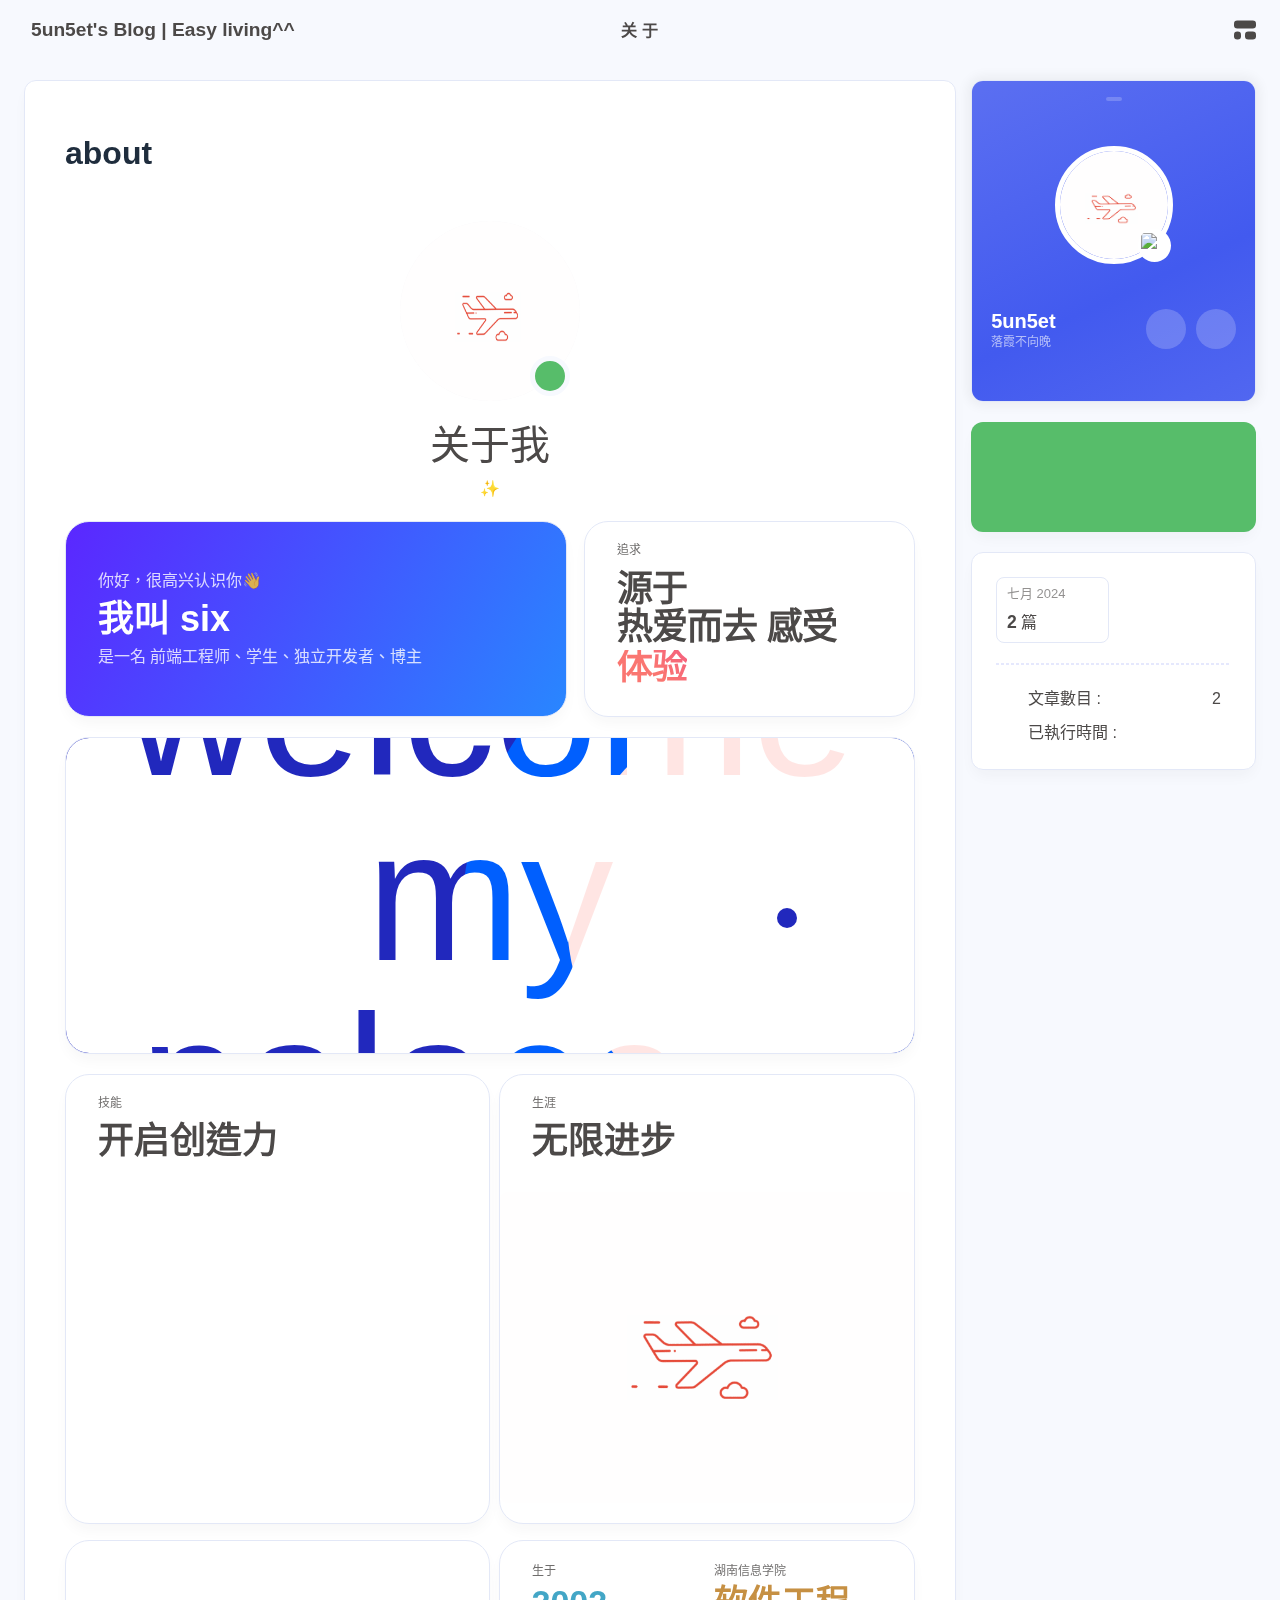
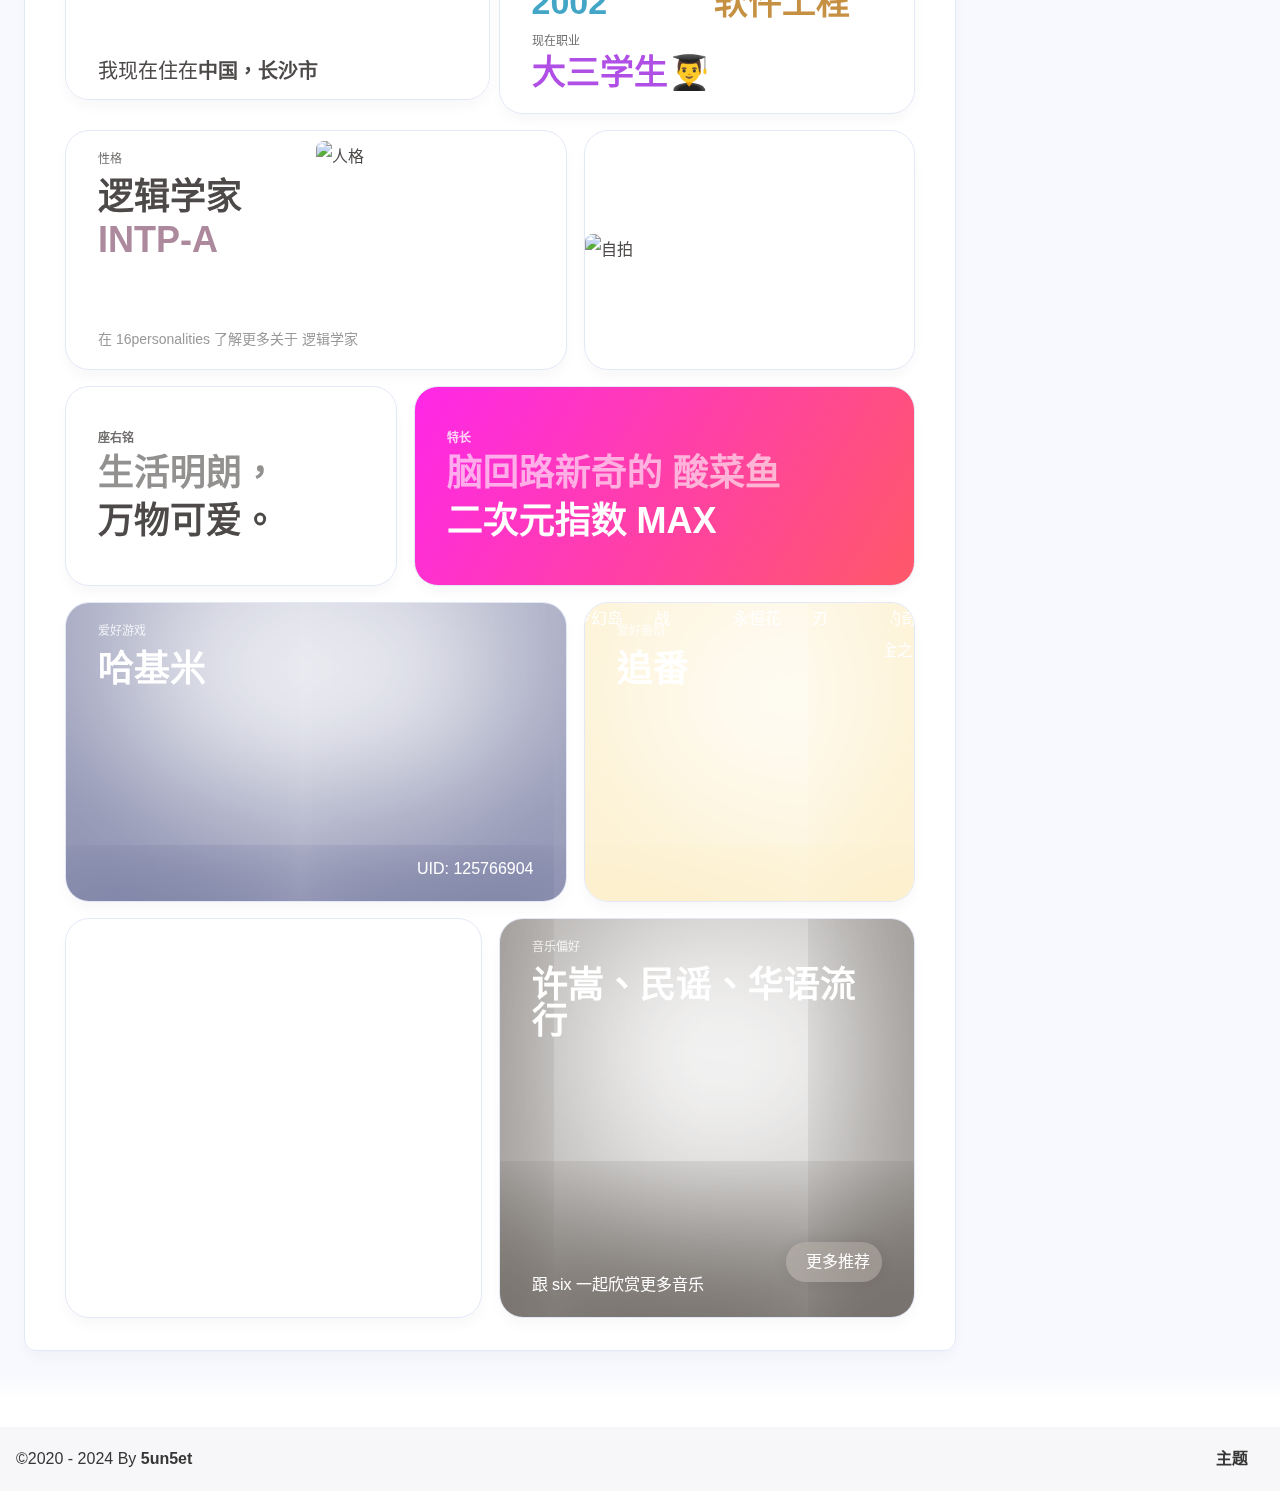
==== commit 60730314: "Site updated: 2024-08-01 18:53:35" ====
--- a/about/index.html
+++ b/about/index.html
@@ -345,7 +345,7 @@
   initAboutPage()
 } else {
   getScript("https://cdn.cbd.int/anzhiyu-theme-static@1.0.0/gsap/gsap.min.js").then(initAboutPage);
-}</script></div><div class="aside-content" id="aside-content"><div class="card-widget card-info"><div class="card-content"><div class="author-info__sayhi" id="author-info__sayhi" onclick="anzhiyu.changeSayHelloText()"></div><div class="author-info-avatar"><img class="avatar-img" src="https://s1.imagehub.cc/images/2024/07/31/b9777636e70a151e39d58fe8f3f14a3e.th.jpg" onerror="this.onerror=null;this.src='/img/friend_404.gif'" alt="avatar"/><div class="author-status"><img class="g-status" src="https://bu.dusays.com/2023/08/24/64e6ce9c507bb.png" alt="status"/></div></div><div class="author-info__description"></div><div class="author-info__bottom-group"><a class="author-info__bottom-group-left" href="/"><h1 class="author-info__name">5un5et</h1><div class="author-info__desc">落霞不向晚</div></a><div class="card-info-social-icons is-center"><a class="social-icon faa-parent animated-hover" href="https://github.com/3unSet" target="_blank" title="Github"><i class="anzhiyufont anzhiyu-icon-github"></i></a><a class="social-icon faa-parent animated-hover" href="https://space.bilibili.com/108437678" target="_blank" title="BiliBili"><i class="anzhiyufont anzhiyu-icon-bilibili"></i></a></div></div></div></div><div class="card-widget anzhiyu-right-widget" id="card-wechat" onclick="null"><div id="flip-wrapper"><div id="flip-content"><div class="face" style="background: url(https://bu.dusays.com/2023/01/13/63c02edf44033.png) center center / 100% no-repeat"></div><div class="back face" style="background: url(https://bu.dusays.com/2023/05/13/645fa415e8694.png) center center / 100% no-repeat"></div></div></div></div><div class="sticky_layout"><div class="card-widget"><div class="card-archives"><div class="item-headline"><i class="anzhiyufont anzhiyu-icon-archive"></i><span>歸檔</span></div><ul class="card-archive-list"><li class="card-archive-list-item"><a class="card-archive-list-link" href="/archives/2024/07/"><span class="card-archive-list-date">七月 2024</span><div class="card-archive-list-count-group"><span class="card-archive-list-count">2</span><span>篇</span></div></a></li></ul></div><hr/><div class="card-webinfo"><div class="item-headline"><i class="anzhiyufont anzhiyu-icon-chart-line"></i><span>網站資訊</span></div><div class="webinfo"><div class="webinfo-item"><div class="webinfo-item-title"><i class="anzhiyufont anzhiyu-icon-file-lines"></i><div class="item-name">文章數目 :</div></div><div class="item-count">2</div></div><div class="webinfo-item"><div class="webinfo-item-title"><i class="anzhiyufont anzhiyu-icon-stopwatch"></i><div class="item-name">已執行時間 :</div></div><div class="item-count" id="runtimeshow" data-publishDate="2021-03-31T16:00:00.000Z"><i class="anzhiyufont anzhiyu-icon-spinner anzhiyu-spin"></i></div></div></div></div></div></div></div></div></main><footer id="footer"><div id="footer-wrap"></div><div id="footer-bar"><div class="footer-bar-links"><div class="footer-bar-left"><div id="footer-bar-tips"><div class="copyright">&copy;2020 - 2024 By <a class="footer-bar-link" href="/" title="5un5et" target="_blank">5un5et</a></div></div><div id="footer-type-tips"></div></div><div class="footer-bar-right"><a class="footer-bar-link" target="_blank" rel="noopener" href="https://github.com/anzhiyu-c/hexo-theme-anzhiyu" title="主题">主题</a></div></div></div></footer></div><div id="sidebar"><div id="menu-mask"></div><div id="sidebar-menus"><div class="sidebar-site-data site-data is-center"><a href="/archives/" title="archive"><div class="headline">文章</div><div class="length-num">2</div></a><a href="/tags/" title="tag"><div class="headline">標籤</div><div class="length-num">0</div></a><a href="/categories/" title="category"><div class="headline">分類</div><div class="length-num">0</div></a></div><span class="sidebar-menu-item-title">功能</span><div class="sidebar-menu-item"><a class="darkmode_switchbutton menu-child" href="javascript:void(0);" title="顯示模式"><i class="anzhiyufont anzhiyu-icon-circle-half-stroke"></i><span>顯示模式</span></a></div><div class="back-menu-list-groups"><div class="back-menu-list-group"><div class="back-menu-list-title">网页</div><div class="back-menu-list"><a class="back-menu-item" target="_blank" rel="noopener" href="https://blog.anheyu.com/" title="博客"><img class="back-menu-item-icon" src="/img/favicon.ico" alt="博客"/><span class="back-menu-item-text">博客</span></a></div></div><div class="back-menu-list-group"><div class="back-menu-list-title">项目</div><div class="back-menu-list"><a class="back-menu-item" target="_blank" rel="noopener" href="https://image.anheyu.com/" title="安知鱼图床"><img class="back-menu-item-icon" src="https://image.anheyu.com/favicon.ico" alt="安知鱼图床"/><span class="back-menu-item-text">安知鱼图床</span></a></div></div></div><div class="menus_items"><div class="menus_item"><a class="site-page" href="javascript:void(0);"><span> 关于</span></a><ul class="menus_item_child"><li><a class="site-page child faa-parent animated-hover" href="/about/"><i class="anzhiyufont anzhiyu-icon-paper-plane faa-tada" style="font-size: 0.9em;"></i><span> 关于本人</span></a></li></ul></div></div><span class="sidebar-menu-item-title">标签</span></div></div><div id="rightside"><div id="rightside-config-hide"><button id="translateLink" type="button" title="簡繁轉換">繁</button><button id="darkmode" type="button" title="淺色和深色模式轉換"><i class="anzhiyufont anzhiyu-icon-circle-half-stroke"></i></button><button id="hide-aside-btn" type="button" title="單欄和雙欄切換"><i class="anzhiyufont anzhiyu-icon-arrows-left-right"></i></button></div><div id="rightside-config-show"><button id="rightside-config" type="button" title="設定"><i class="anzhiyufont anzhiyu-icon-gear"></i></button><button id="go-up" type="button" title="回到頂部"><i class="anzhiyufont anzhiyu-icon-arrow-up"></i></button></div></div><div id="nav-music"><a id="nav-music-hoverTips" onclick="anzhiyu.musicToggle()" accesskey="m">播放音乐</a><div id="console-music-bg"></div><meting-js id="9765029301" server="netease" type="playlist" mutex="true" preload="none" theme="var(--anzhiyu-main)" data-lrctype="0" order="random" volume="0.7"></meting-js></div><div id="rightMenu"><div class="rightMenu-group rightMenu-small"><div class="rightMenu-item" id="menu-backward"><i class="anzhiyufont anzhiyu-icon-arrow-left"></i></div><div class="rightMenu-item" id="menu-forward"><i class="anzhiyufont anzhiyu-icon-arrow-right"></i></div><div class="rightMenu-item" id="menu-refresh"><i class="anzhiyufont anzhiyu-icon-arrow-rotate-right" style="font-size: 1rem;"></i></div><div class="rightMenu-item" id="menu-top"><i class="anzhiyufont anzhiyu-icon-arrow-up"></i></div></div><div class="rightMenu-group rightMenu-line rightMenuPlugin"><div class="rightMenu-item" id="menu-copytext"><i class="anzhiyufont anzhiyu-icon-copy"></i><span>复制选中文本</span></div><div class="rightMenu-item" id="menu-pastetext"><i class="anzhiyufont anzhiyu-icon-paste"></i><span>粘贴文本</span></div><a class="rightMenu-item" id="menu-commenttext"><i class="anzhiyufont anzhiyu-icon-comment-medical"></i><span>引用到评论</span></a><div class="rightMenu-item" id="menu-newwindow"><i class="anzhiyufont anzhiyu-icon-window-restore"></i><span>新窗口打开</span></div><div class="rightMenu-item" id="menu-copylink"><i class="anzhiyufont anzhiyu-icon-link"></i><span>复制链接地址</span></div><div class="rightMenu-item" id="menu-copyimg"><i class="anzhiyufont anzhiyu-icon-images"></i><span>复制此图片</span></div><div class="rightMenu-item" id="menu-downloadimg"><i class="anzhiyufont anzhiyu-icon-download"></i><span>下载此图片</span></div><div class="rightMenu-item" id="menu-newwindowimg"><i class="anzhiyufont anzhiyu-icon-window-restore"></i><span>新窗口打开图片</span></div><div class="rightMenu-item" id="menu-search"><i class="anzhiyufont anzhiyu-icon-magnifying-glass"></i><span>站内搜索</span></div><div class="rightMenu-item" id="menu-searchBaidu"><i class="anzhiyufont anzhiyu-icon-magnifying-glass"></i><span>百度搜索</span></div><div class="rightMenu-item" id="menu-music-toggle"><i class="anzhiyufont anzhiyu-icon-play"></i><span>播放音乐</span></div><div class="rightMenu-item" id="menu-music-back"><i class="anzhiyufont anzhiyu-icon-backward"></i><span>切换到上一首</span></div><div class="rightMenu-item" id="menu-music-forward"><i class="anzhiyufont anzhiyu-icon-forward"></i><span>切换到下一首</span></div><div class="rightMenu-item" id="menu-music-playlist" onclick="window.open(&quot;https://y.music.163.com/m/playlist?id=9911345707&amp;userid=9765029301&amp;creatorId=9765029301&quot;, &quot;_blank&quot;);" style="display: none;"><i class="anzhiyufont anzhiyu-icon-radio"></i><span>查看所有歌曲</span></div><div class="rightMenu-item" id="menu-music-copyMusicName"><i class="anzhiyufont anzhiyu-icon-copy"></i><span>复制歌名</span></div></div><div class="rightMenu-group rightMenu-line rightMenuOther"><a class="rightMenu-item menu-link" id="menu-randomPost"><i class="anzhiyufont anzhiyu-icon-shuffle"></i><span>随便逛逛</span></a><a class="rightMenu-item menu-link" href="/categories/"><i class="anzhiyufont anzhiyu-icon-cube"></i><span>博客分类</span></a><a class="rightMenu-item menu-link" href="/tags/"><i class="anzhiyufont anzhiyu-icon-tags"></i><span>文章标签</span></a></div><div class="rightMenu-group rightMenu-line rightMenuOther"><a class="rightMenu-item" id="menu-copy" href="javascript:void(0);"><i class="anzhiyufont anzhiyu-icon-copy"></i><span>复制地址</span></a><a class="rightMenu-item" id="menu-commentBarrage" href="javascript:void(0);"><i class="anzhiyufont anzhiyu-icon-message"></i><span class="menu-commentBarrage-text">关闭热评</span></a><a class="rightMenu-item" id="menu-darkmode" href="javascript:void(0);"><i class="anzhiyufont anzhiyu-icon-circle-half-stroke"></i><span class="menu-darkmode-text">深色模式</span></a><a class="rightMenu-item" id="menu-translate" href="javascript:void(0);"><i class="anzhiyufont anzhiyu-icon-language"></i><span>轉為繁體</span></a></div></div><div id="rightmenu-mask"></div><div><script src="/js/utils.js"></script><script src="/js/main.js"></script><script src="/js/tw_cn.js"></script><script src="https://cdn.cbd.int/@fancyapps/ui@5.0.28/dist/fancybox/fancybox.umd.js"></script><script src="https://cdn.cbd.int/instant.page@5.2.0/instantpage.js" type="module"></script><script src="https://cdn.cbd.int/node-snackbar@0.1.16/dist/snackbar.min.js"></script><canvas id="universe"></canvas><script async src="https://npm.elemecdn.com/anzhiyu-theme-static@1.0.0/dark/dark.js"></script><script>// 消除控制台打印
+}</script></div><div class="aside-content" id="aside-content"><div class="card-widget card-info"><div class="card-content"><div class="author-info__sayhi" id="author-info__sayhi" onclick="anzhiyu.changeSayHelloText()"></div><div class="author-info-avatar"><img class="avatar-img" src="https://s1.imagehub.cc/images/2024/07/31/b9777636e70a151e39d58fe8f3f14a3e.th.jpg" onerror="this.onerror=null;this.src='/img/friend_404.gif'" alt="avatar"/><div class="author-status"><img class="g-status" src="https://bu.dusays.com/2023/08/24/64e6ce9c507bb.png" alt="status"/></div></div><div class="author-info__description"></div><div class="author-info__bottom-group"><a class="author-info__bottom-group-left" href="/"><h1 class="author-info__name">5un5et</h1><div class="author-info__desc">落霞不向晚</div></a><div class="card-info-social-icons is-center"><a class="social-icon faa-parent animated-hover" href="https://github.com/3unSet" target="_blank" title="Github"><i class="anzhiyufont anzhiyu-icon-github"></i></a><a class="social-icon faa-parent animated-hover" href="https://space.bilibili.com/108437678" target="_blank" title="BiliBili"><i class="anzhiyufont anzhiyu-icon-bilibili"></i></a></div></div></div></div><div class="card-widget anzhiyu-right-widget" id="card-wechat" onclick="null"><div id="flip-wrapper"><div id="flip-content"><div class="face" style="background: url(https://bu.dusays.com/2023/01/13/63c02edf44033.png) center center / 100% no-repeat"></div><div class="back face" style="background: url(https://bu.dusays.com/2023/05/13/645fa415e8694.png) center center / 100% no-repeat"></div></div></div></div><div class="sticky_layout"><div class="card-widget"><div class="card-archives"><div class="item-headline"><i class="anzhiyufont anzhiyu-icon-archive"></i><span>歸檔</span></div><ul class="card-archive-list"><li class="card-archive-list-item"><a class="card-archive-list-link" href="/archives/2024/07/"><span class="card-archive-list-date">七月 2024</span><div class="card-archive-list-count-group"><span class="card-archive-list-count">2</span><span>篇</span></div></a></li></ul></div><hr/><div class="card-webinfo"><div class="item-headline"><i class="anzhiyufont anzhiyu-icon-chart-line"></i><span>網站資訊</span></div><div class="webinfo"><div class="webinfo-item"><div class="webinfo-item-title"><i class="anzhiyufont anzhiyu-icon-file-lines"></i><div class="item-name">文章數目 :</div></div><div class="item-count">2</div></div><div class="webinfo-item"><div class="webinfo-item-title"><i class="anzhiyufont anzhiyu-icon-stopwatch"></i><div class="item-name">已執行時間 :</div></div><div class="item-count" id="runtimeshow" data-publishDate="2021-03-31T16:00:00.000Z"><i class="anzhiyufont anzhiyu-icon-spinner anzhiyu-spin"></i></div></div></div></div></div></div></div></div></main><footer id="footer"><div id="footer-wrap"></div><div id="footer-bar"><div class="footer-bar-links"><div class="footer-bar-left"><div id="footer-bar-tips"><div class="copyright">&copy;2020 - 2024 By <a class="footer-bar-link" href="/" title="5un5et" target="_blank">5un5et</a></div></div><div id="footer-type-tips"></div></div><div class="footer-bar-right"><a class="footer-bar-link" target="_blank" rel="noopener" href="https://github.com/anzhiyu-c/hexo-theme-anzhiyu" title="主题">主题</a></div></div></div></footer></div><div id="sidebar"><div id="menu-mask"></div><div id="sidebar-menus"><div class="sidebar-site-data site-data is-center"><a href="/archives/" title="archive"><div class="headline">文章</div><div class="length-num">2</div></a><a href="/tags/" title="tag"><div class="headline">標籤</div><div class="length-num">0</div></a><a href="/categories/" title="category"><div class="headline">分類</div><div class="length-num">0</div></a></div><span class="sidebar-menu-item-title">功能</span><div class="sidebar-menu-item"><a class="darkmode_switchbutton menu-child" href="javascript:void(0);" title="顯示模式"><i class="anzhiyufont anzhiyu-icon-circle-half-stroke"></i><span>顯示模式</span></a></div><div class="back-menu-list-groups"><div class="back-menu-list-group"><div class="back-menu-list-title">网页</div><div class="back-menu-list"><a class="back-menu-item" target="_blank" rel="noopener" href="https://blog.anheyu.com/" title="博客"><img class="back-menu-item-icon" src="/img/favicon.ico" alt="博客"/><span class="back-menu-item-text">博客</span></a></div></div><div class="back-menu-list-group"><div class="back-menu-list-title">项目</div><div class="back-menu-list"><a class="back-menu-item" target="_blank" rel="noopener" href="https://image.anheyu.com/" title="安知鱼图床"><img class="back-menu-item-icon" src="https://image.anheyu.com/favicon.ico" alt="安知鱼图床"/><span class="back-menu-item-text">安知鱼图床</span></a></div></div></div><div class="menus_items"><div class="menus_item"><a class="site-page" href="javascript:void(0);"><span> 关于</span></a><ul class="menus_item_child"><li><a class="site-page child faa-parent animated-hover" href="/about/"><i class="anzhiyufont anzhiyu-icon-paper-plane faa-tada" style="font-size: 0.9em;"></i><span> 关于本人</span></a></li></ul></div></div><span class="sidebar-menu-item-title">标签</span></div></div><div id="rightside"><div id="rightside-config-hide"><button id="translateLink" type="button" title="簡繁轉換">繁</button><button id="darkmode" type="button" title="淺色和深色模式轉換"><i class="anzhiyufont anzhiyu-icon-circle-half-stroke"></i></button><button id="hide-aside-btn" type="button" title="單欄和雙欄切換"><i class="anzhiyufont anzhiyu-icon-arrows-left-right"></i></button></div><div id="rightside-config-show"><button id="rightside-config" type="button" title="設定"><i class="anzhiyufont anzhiyu-icon-gear"></i></button><button id="go-up" type="button" title="回到頂部"><i class="anzhiyufont anzhiyu-icon-arrow-up"></i></button></div></div><div id="nav-music"><a id="nav-music-hoverTips" onclick="anzhiyu.musicToggle()" accesskey="m">播放音乐</a><div id="console-music-bg"></div><meting-js id="9911345707" server="netease" type="playlist" mutex="true" preload="none" theme="var(--anzhiyu-main)" data-lrctype="0" order="random" volume="0.7"></meting-js></div><div id="rightMenu"><div class="rightMenu-group rightMenu-small"><div class="rightMenu-item" id="menu-backward"><i class="anzhiyufont anzhiyu-icon-arrow-left"></i></div><div class="rightMenu-item" id="menu-forward"><i class="anzhiyufont anzhiyu-icon-arrow-right"></i></div><div class="rightMenu-item" id="menu-refresh"><i class="anzhiyufont anzhiyu-icon-arrow-rotate-right" style="font-size: 1rem;"></i></div><div class="rightMenu-item" id="menu-top"><i class="anzhiyufont anzhiyu-icon-arrow-up"></i></div></div><div class="rightMenu-group rightMenu-line rightMenuPlugin"><div class="rightMenu-item" id="menu-copytext"><i class="anzhiyufont anzhiyu-icon-copy"></i><span>复制选中文本</span></div><div class="rightMenu-item" id="menu-pastetext"><i class="anzhiyufont anzhiyu-icon-paste"></i><span>粘贴文本</span></div><a class="rightMenu-item" id="menu-commenttext"><i class="anzhiyufont anzhiyu-icon-comment-medical"></i><span>引用到评论</span></a><div class="rightMenu-item" id="menu-newwindow"><i class="anzhiyufont anzhiyu-icon-window-restore"></i><span>新窗口打开</span></div><div class="rightMenu-item" id="menu-copylink"><i class="anzhiyufont anzhiyu-icon-link"></i><span>复制链接地址</span></div><div class="rightMenu-item" id="menu-copyimg"><i class="anzhiyufont anzhiyu-icon-images"></i><span>复制此图片</span></div><div class="rightMenu-item" id="menu-downloadimg"><i class="anzhiyufont anzhiyu-icon-download"></i><span>下载此图片</span></div><div class="rightMenu-item" id="menu-newwindowimg"><i class="anzhiyufont anzhiyu-icon-window-restore"></i><span>新窗口打开图片</span></div><div class="rightMenu-item" id="menu-search"><i class="anzhiyufont anzhiyu-icon-magnifying-glass"></i><span>站内搜索</span></div><div class="rightMenu-item" id="menu-searchBaidu"><i class="anzhiyufont anzhiyu-icon-magnifying-glass"></i><span>百度搜索</span></div><div class="rightMenu-item" id="menu-music-toggle"><i class="anzhiyufont anzhiyu-icon-play"></i><span>播放音乐</span></div><div class="rightMenu-item" id="menu-music-back"><i class="anzhiyufont anzhiyu-icon-backward"></i><span>切换到上一首</span></div><div class="rightMenu-item" id="menu-music-forward"><i class="anzhiyufont anzhiyu-icon-forward"></i><span>切换到下一首</span></div><div class="rightMenu-item" id="menu-music-playlist" onclick="window.open(&quot;https://music.163.com/#/playlist?id=9911345707&quot;, &quot;_blank&quot;);" style="display: none;"><i class="anzhiyufont anzhiyu-icon-radio"></i><span>查看所有歌曲</span></div><div class="rightMenu-item" id="menu-music-copyMusicName"><i class="anzhiyufont anzhiyu-icon-copy"></i><span>复制歌名</span></div></div><div class="rightMenu-group rightMenu-line rightMenuOther"><a class="rightMenu-item menu-link" id="menu-randomPost"><i class="anzhiyufont anzhiyu-icon-shuffle"></i><span>随便逛逛</span></a><a class="rightMenu-item menu-link" href="/categories/"><i class="anzhiyufont anzhiyu-icon-cube"></i><span>博客分类</span></a><a class="rightMenu-item menu-link" href="/tags/"><i class="anzhiyufont anzhiyu-icon-tags"></i><span>文章标签</span></a></div><div class="rightMenu-group rightMenu-line rightMenuOther"><a class="rightMenu-item" id="menu-copy" href="javascript:void(0);"><i class="anzhiyufont anzhiyu-icon-copy"></i><span>复制地址</span></a><a class="rightMenu-item" id="menu-commentBarrage" href="javascript:void(0);"><i class="anzhiyufont anzhiyu-icon-message"></i><span class="menu-commentBarrage-text">关闭热评</span></a><a class="rightMenu-item" id="menu-darkmode" href="javascript:void(0);"><i class="anzhiyufont anzhiyu-icon-circle-half-stroke"></i><span class="menu-darkmode-text">深色模式</span></a><a class="rightMenu-item" id="menu-translate" href="javascript:void(0);"><i class="anzhiyufont anzhiyu-icon-language"></i><span>轉為繁體</span></a></div></div><div id="rightmenu-mask"></div><div><script src="/js/utils.js"></script><script src="/js/main.js"></script><script src="/js/tw_cn.js"></script><script src="https://cdn.cbd.int/@fancyapps/ui@5.0.28/dist/fancybox/fancybox.umd.js"></script><script src="https://cdn.cbd.int/instant.page@5.2.0/instantpage.js" type="module"></script><script src="https://cdn.cbd.int/node-snackbar@0.1.16/dist/snackbar.min.js"></script><canvas id="universe"></canvas><script async src="https://npm.elemecdn.com/anzhiyu-theme-static@1.0.0/dark/dark.js"></script><script>// 消除控制台打印
 var HoldLog = console.log;
 console.log = function () {};
 let now1 = new Date();
